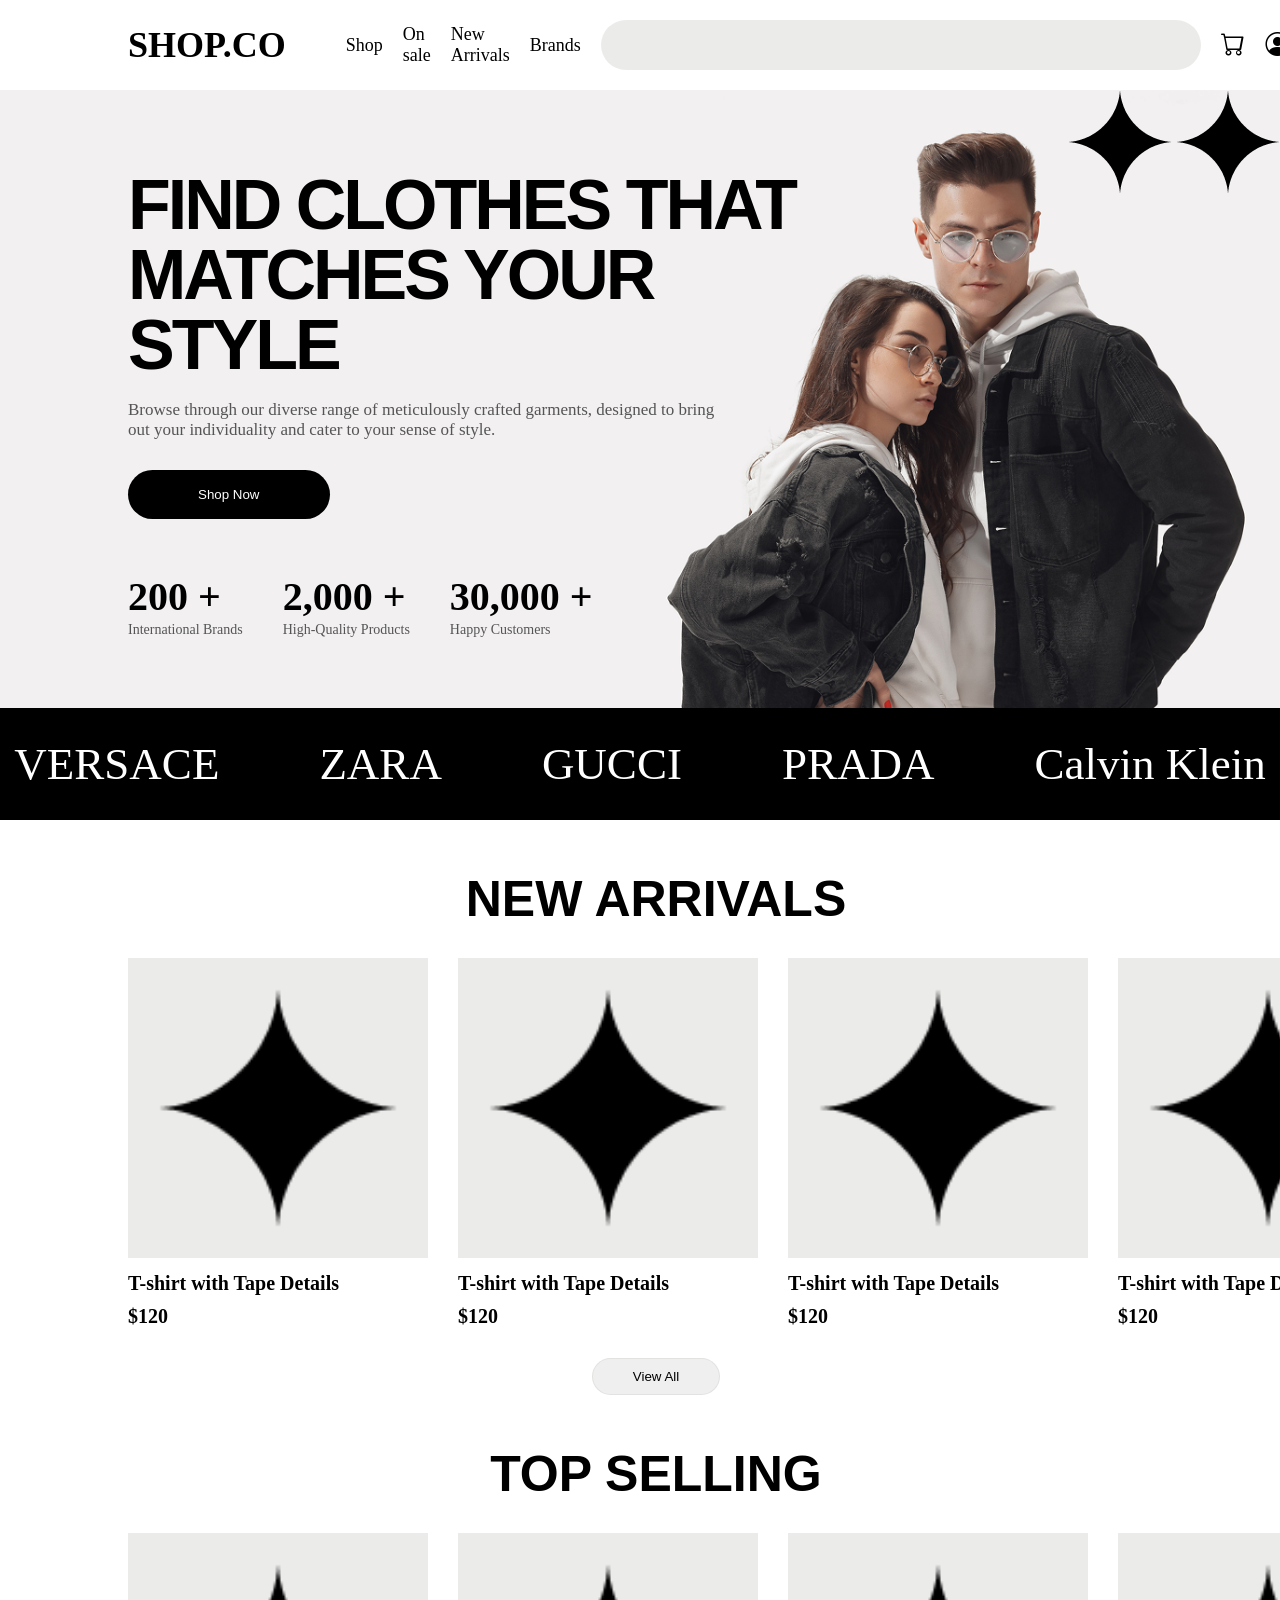
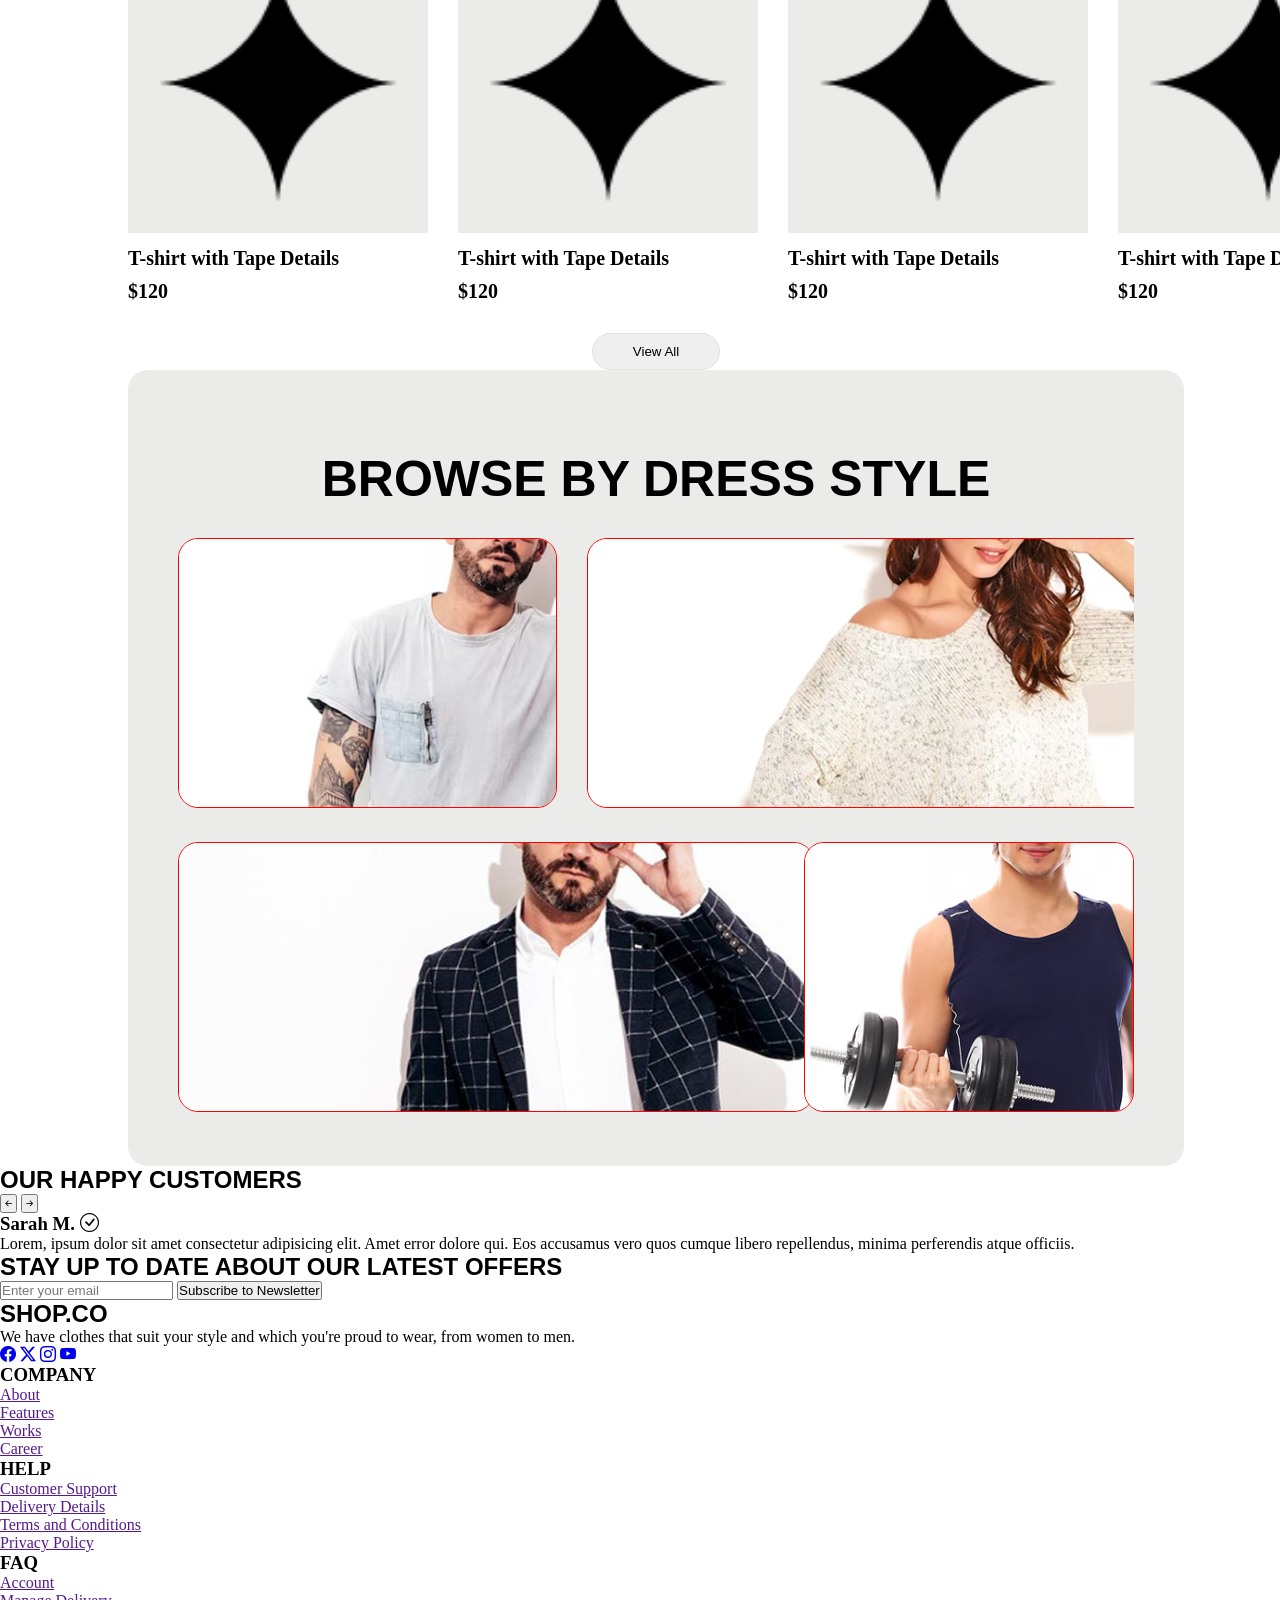
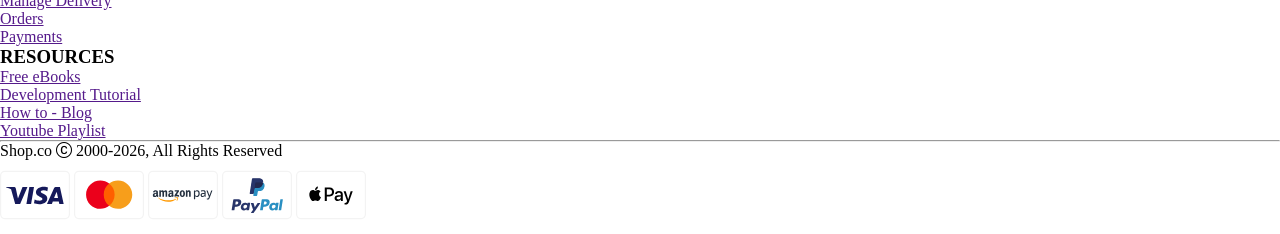
==== index.html @ 32e9e0fa "first commit" ====
<!DOCTYPE html>
<html lang="en">
<head>
    <meta charset="UTF-8">
    <meta name="viewport" content="width=device-width, initial-scale=1.0">
    <title>Hema-Store</title>
    <link href="https://api.fontshare.com/v2/css?f[]=satoshi@900&display=swap" rel="stylesheet">
    <link rel="stylesheet" href="https://cdn.jsdelivr.net/npm/bootstrap-icons@1.13.1/font/bootstrap-icons.min.css">
    <link rel="stylesheet" href="./styles/style.css">
    <script src="./index.js" defer></script>
</head>
<body>
    <header>
        <nav>
            <p>SHOP.CO<p>
            <ul>
                <li>Shop</li>
                <li>On sale</li>
                <li>New Arrivals</li>
                <li>Brands</li>
                <li><input type="search" name="" id="search"></li>
                <li><i class="bi bi-cart" aria-label="Cart"></i></li>
                <li><i class="bi bi-person-circle" aria-label="Account"></i></li>
            </ul>
        </nav>
    </header>

    <main>
        <section class="section-1">
            <h1>FIND CLOTHES THAT MATCHES YOUR STYLE</h1>
            <p class="intro-p">Browse through our diverse range of
               meticulously crafted garments, designed to bring out your
               individuality and cater to your sense of style.
            </p>
            <button>Shop Now</button>

            <div class="hero-stats">
                    <div>
                        <p>200 +</p>
                        <span>International Brands</span>
                    </div>
                    <div>
                        <p>2,000 +</p>
                        <span>High-Quality Products</span>
                    </div>
                    <div>
                        <p>30,000 +</p>
                        <span>Happy Customers</span>
                    </div>
                </div>
            </div>

            <div class="hero-iamge-star" aria-hidden="true">
                <img src="./assets/Vector.png" alt="">
                <img src="./assets/Vector.png" alt="">
            </div>
        </section>

        <ul class="brands" aria-label="Featured brands">
            <li>VERSACE</li>
            <li>ZARA</li>
            <li>GUCCI</li>
            <li>PRADA</li>
            <li>Calvin Klein</li>
        </ul>

        <section class="section-2">
            <h2 class="heading-2">NEW ARRIVALS</h2>
            <ul class="items">
                <li class="item">
                    <img src="./assets/Vector.png" alt="T-shirt with Tape Details" height="300px">
                    <p>T-shirt with Tape Details</p>
                    <p>$120</p>
                </li>

                 <li class="item">
                    <img src="./assets/Vector.png" alt="T-shirt with Tape Details" height="300px">
                    <p>T-shirt with Tape Details</p>
                    <p>$120</p>
                </li>

                 <li class="item">
                    <img src="./assets/Vector.png" alt="T-shirt with Tape Details" height="300px">
                    <p>T-shirt with Tape Details</p>
                    <p>$120</p>
                </li>

                 <li class="item">
                    <img src="./assets/Vector.png" alt="T-shirt with Tape Details" height="300px">
                    <p>T-shirt with Tape Details</p>
                    <p>$120</p>
                </li>
            </ul>

            <div class="view-all-btn">
                <button>View All</button>
            </div>
        </section>

        <!-- Top Selling -->
        <section class="section-3">
            <h2 class="heading-2">TOP SELLING</h2>
            <ul class="items">
                <li class="item">
                    <img src="./assets/Vector.png" alt="T-shirt with Tape Details" height="300px">
                    <p>T-shirt with Tape Details</p>
                    <p>$120</p>
                </li>

                 <li class="item">
                    <img src="./assets/Vector.png" alt="T-shirt with Tape Details" height="300px">
                    <p>T-shirt with Tape Details</p>
                    <p>$120</p>
                </li>

                 <li class="item">
                    <img src="./assets/Vector.png" alt="T-shirt with Tape Details" height="300px">
                    <p>T-shirt with Tape Details</p>
                    <p>$120</p>
                </li>

                 <li class="item">
                    <img src="./assets/Vector.png" alt="T-shirt with Tape Details" height="300px">
                    <p>T-shirt with Tape Details</p>
                    <p>$120</p>
                </li>
            </ul>
            <div class="view-all-btn">
                <button>View All</button>
            </div>
            
        </section>

        <section class="section-4">
            <h2 class="heading-2">BROWSE BY DRESS STYLE</h2>
            <div class="dress-style-grid">
                <div>
                    <img src="./assets/image 11.png" alt="" height="270px">
                </div>

                <div>
                    <img src="./assets/image 12.png" alt="" height="270px">
                </div>

                <div>
                    <img src="./assets/image 13.png" alt="" height="270px">
                </div>

                <div>
                    <img src="./assets/image 14.png" alt="" height="270x">
                </div>
            </div>
        </section>

        <section>
            <div>
                <h2>OUR HAPPY CUSTOMERS</h2>
                <div>
                    <button aria-label="Previous"><i class="bi bi-arrow-left-short"></i></button>
                    <button aria-label="Next"><i class="bi bi-arrow-right-short"></i></button>
                </div>
            </div>
            <ul>
                <li>
                    <h3>Sarah M. <i class="bi bi-check-circle" aria-label="Verified"></i></h3>
                    <p>Lorem, ipsum dolor sit amet consectetur adipisicing elit.
                        Amet error dolore qui. Eos accusamus vero quos cumque
                        libero repellendus, minima perferendis atque officiis.
                    </p>
                </li>
            </ul>
        </section>

        <!-- Newsletter -->
        <section>
            <h2>STAY UP TO DATE ABOUT OUR LATEST OFFERS</h2>
            <form action="">
                <input type="email" name="email" id="email" placeholder="Enter your email">
                <button type="submit">Subscribe to Newsletter</button>
            </form>
        </section>
    </main>

    <footer>
        <div class="footer">
            <div>
                <h2>SHOP.CO</h2>
                <p class="footer-text">
                    We have clothes that suit your style and which you're proud to wear, from women to men.
                </p>
                <div class="socials">
                    <a href="#" aria-label="Facebook"><i class="bi bi-facebook"></i></a>
                    <a href="#" aria-label="Twitter/X"><i class="bi bi-twitter-x"></i></a>
                    <a href="#" aria-label="Instagram"><i class="bi bi-instagram"></i></a>
                    <a href="#" aria-label="YouTube"><i class="bi bi-youtube"></i></a>
                </div>
            </div>

            <div>
                <h3>COMPANY</h3>
                <ul>
                    <li><a href="">About</a></li>
                    <li><a href="">Features</a></li>
                    <li><a href="">Works</a></li>
                    <li><a href="">Career</a></li>
                </ul>
            </div>

            <div>
                <h3>HELP</h3>
                <ul>
                    <li><a href="">Customer Support</a></li>
                    <li><a href="">Delivery Details</a></li>
                    <li><a href="">Terms and Conditions</a></li>
                    <li><a href="">Privacy Policy</a></li>
                </ul>
            </div>

            <div>
                <h3>FAQ</h3>
                <ul>
                    <li><a href="">Account</a></li>
                    <li><a href="">Manage Delivery</a></li>
                    <li><a href="">Orders</a></li>
                    <li><a href="">Payments</a></li>
                </ul>
            </div>

            <div>
                <h3>RESOURCES</h3>
                <ul>
                    <li><a href="">Free eBooks</a></li>
                    <li><a href="">Development Tutorial</a></li>
                    <li><a href="">How to - Blog</a></li>
                    <li><a href="">Youtube Playlist</a></li>
                </ul>
            </div>
        </div>

        <hr>

        <div class="copyright-section">
            <p>Shop.co <i class="bi bi-c-circle"></i> 2000-2026, All Rights Reserved</p>
            <div>
                <img src="./assets/visa-classic-svgrepo-com.svg" alt="Visa" height="70px">
                <img src="./assets/mastercard-svgrepo-com.svg" alt="Mastercard" height="70px">
                <img src="./assets/amazon-pay-svgrepo-com.svg" alt="Amazon Pay" height="70px">
                <img src="./assets/paypal-svgrepo-com.svg" alt="PayPal" height="70px">
                <img src="./assets/apple-pay-svgrepo-com.svg" alt="Apple Pay" height="70px">
            </div>
        </div>
    </footer>

</body>
</html>
---- styles/style.css ----
*{
    margin: 0px;
    padding: 0px;
    box-sizing: border-box;

}

li{
    list-style: none;
}

header,.section-1, .section-2, .section-3{
    padding-left: 8rem ;
}

nav p{
    font-size: 36px;
    font-weight: bold;
}

nav{
    padding: 20px 0px;
    display: flex;
    font-size: 18px;
    gap: 30px;
    align-items: center;
}

nav ul{
    list-style: none;
    display: flex;
    align-items: center;
    gap: 20px;
}

nav ul li i{
    font-size: 24px;
    font-weight: bold;
}


nav input{
    width: 600px;
    height: 50px;
    border-radius: 50px;
    background-color: rgba(204, 204, 202, 0.4);
    border: none;
}

.section-1{
    position: relative;  
    background-image: url('../assets/Rectangle.png');;
    background-size: cover;
    background-position: center;
    background-repeat: no-repeat;
}

.hero-iamge-star{
    position: absolute;
    top: 0px;
    right: 0px;
}

h1{
    font-size: 70px;
    width: 700px;
    font-weight: 900;
    line-height: 1;
    margin-bottom: 20px;
    letter-spacing: -3px;
    padding-top: 80px;
}

h1,h2{
      font-family: 'Satoshi', sans-serif;
}

.intro-p{
    width: 600px;
    font-size: 17px;
    color: #555;
}

.section-1 button{
    cursor: pointer;
    margin: 30px 0px;
    padding: 17px 70px;
    background-color: black;
    color: white;
    border-radius: 25px;
    border: none;

}

.hero-stats {
    display: flex;
    gap: 40px;
    padding-top: 24px;
    padding-bottom: 70px;
}

.hero-stats p {
    font-size: 40px;
    font-weight: 900;
}

.hero-stats span {
    font-size: 14px;
    color: #555;
}

.brands{
    display: flex;
    justify-content: center;
    font-size: 45px;
    padding: 30px 0px;
    background-color: black;
    color: white;
    gap: 100px;
}

.section-2, .section-3{
    padding-right: 6rem;
}

.heading-2{
    font-size: 50px;
    font-weight: 900;
    text-align: center;
    padding: 50px 0px 30px 0px;
}

.items{
    display: grid;
    grid-template-columns: repeat(4, 1fr);
    gap: 30px;
}

.item img{
    padding: 30px;
    background-color: rgba(204, 204, 202, 0.4);
}

.item p{
    padding-top: 10px;
    font-size: 20px;
    font-weight: 550;
}

.view-all-btn{
    display: flex;
    justify-content: center;
    padding-top: 30px;
}

.view-all-btn button{
    cursor: pointer;
    padding: 10px 40px;
    border: 1px solid rgba(204, 204, 202, 0.4);
    border-radius: 20px;
}

.view-all-btn button:hover{
    background-color: transparent;
}

.section-4{
    margin: 0px 6rem 0px 8rem ;
    background-color: rgba(204, 204, 202, 0.4);
    border-radius: 20px;
    padding: 30px 50px 50px 50px;
}

.dress-style-grid{
    display: grid;
    grid-template-columns: repeat(3, 1fr);
    gap: 30px;
    overflow: hidden;
}

.dress-style-grid div img{
    border-radius: 20px;
    border: 1px solid red;
}

.dress-style-grid div:nth-of-type(1){
    grid-column: 1/2;
}

.dress-style-grid div:nth-of-type(2){
    grid-column: 2/4;
    grid-row: 1/2;
}

.dress-style-grid div:nth-of-type(3){
    grid-column: 1/4;
    grid-row: 2/3;    
}

.dress-style-grid div:nth-of-type(4){
    grid-column: 3/4;
    grid-row: 2/3;    
}
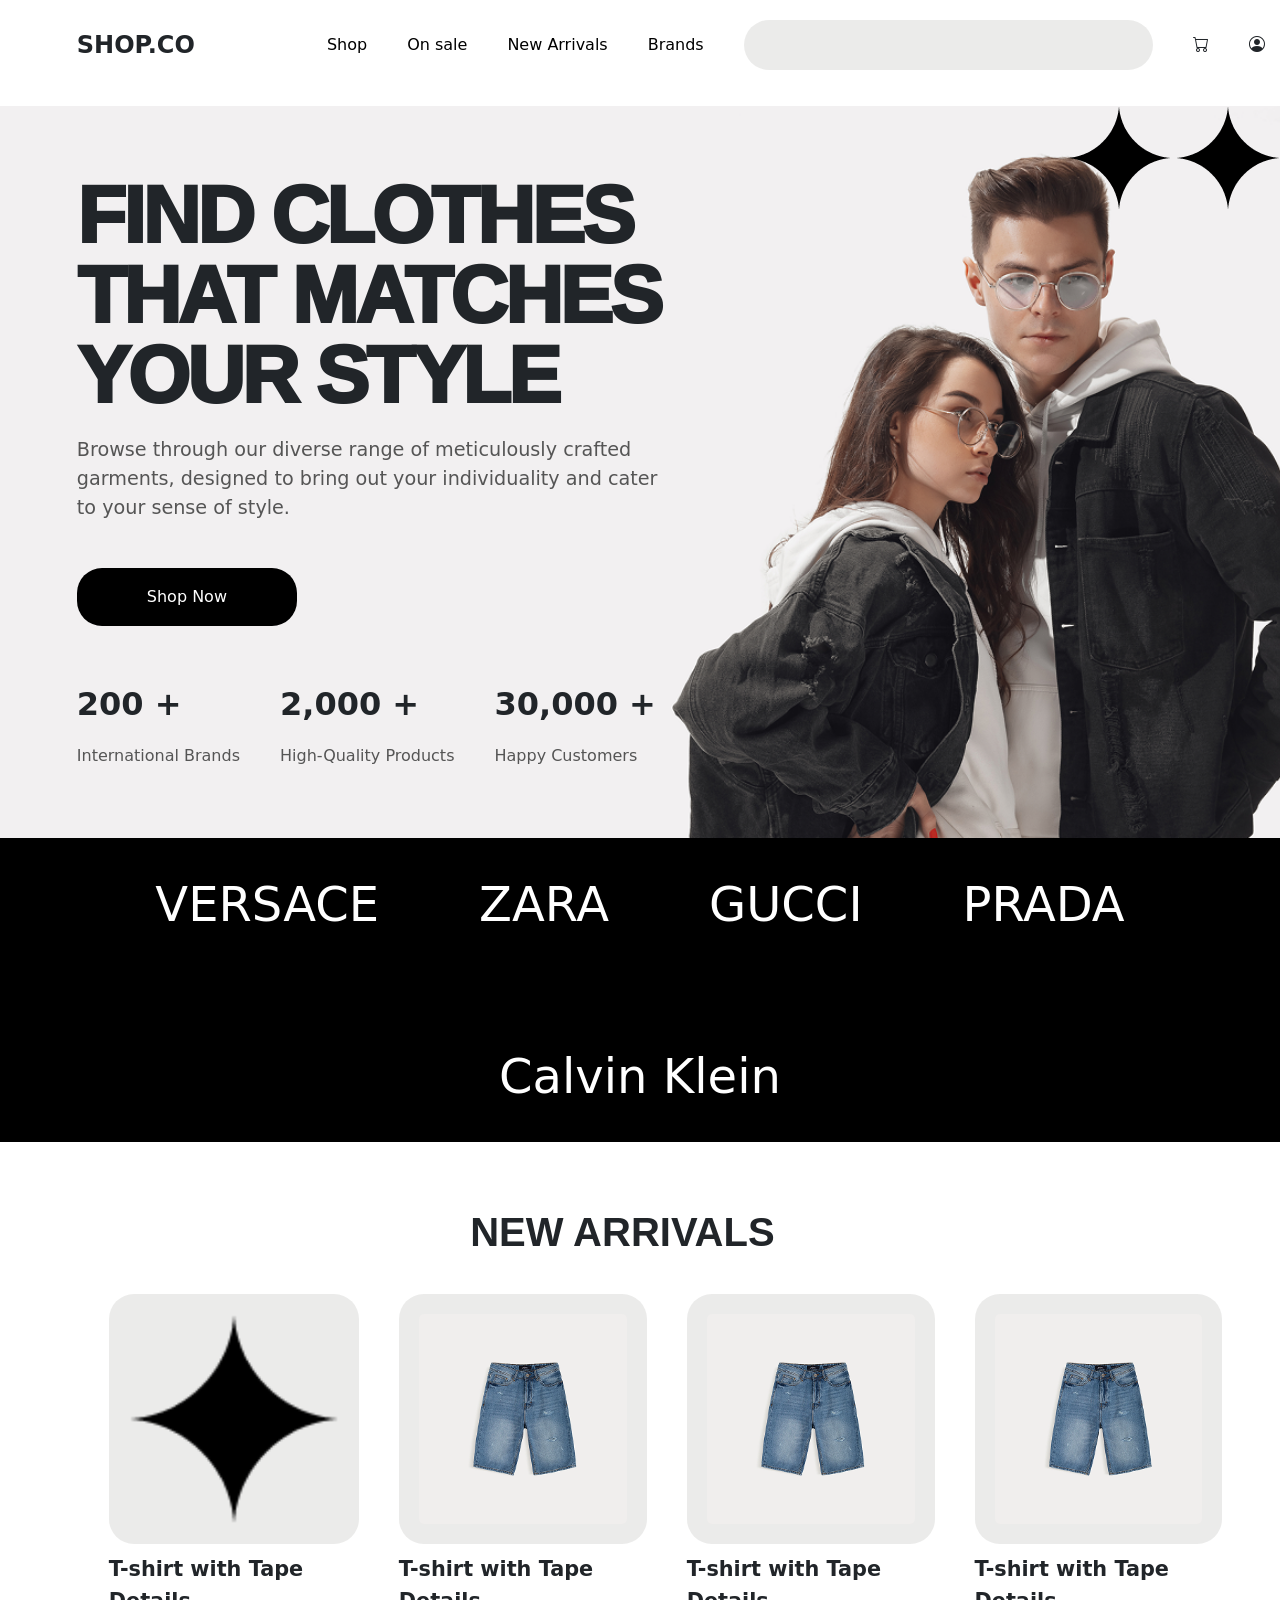
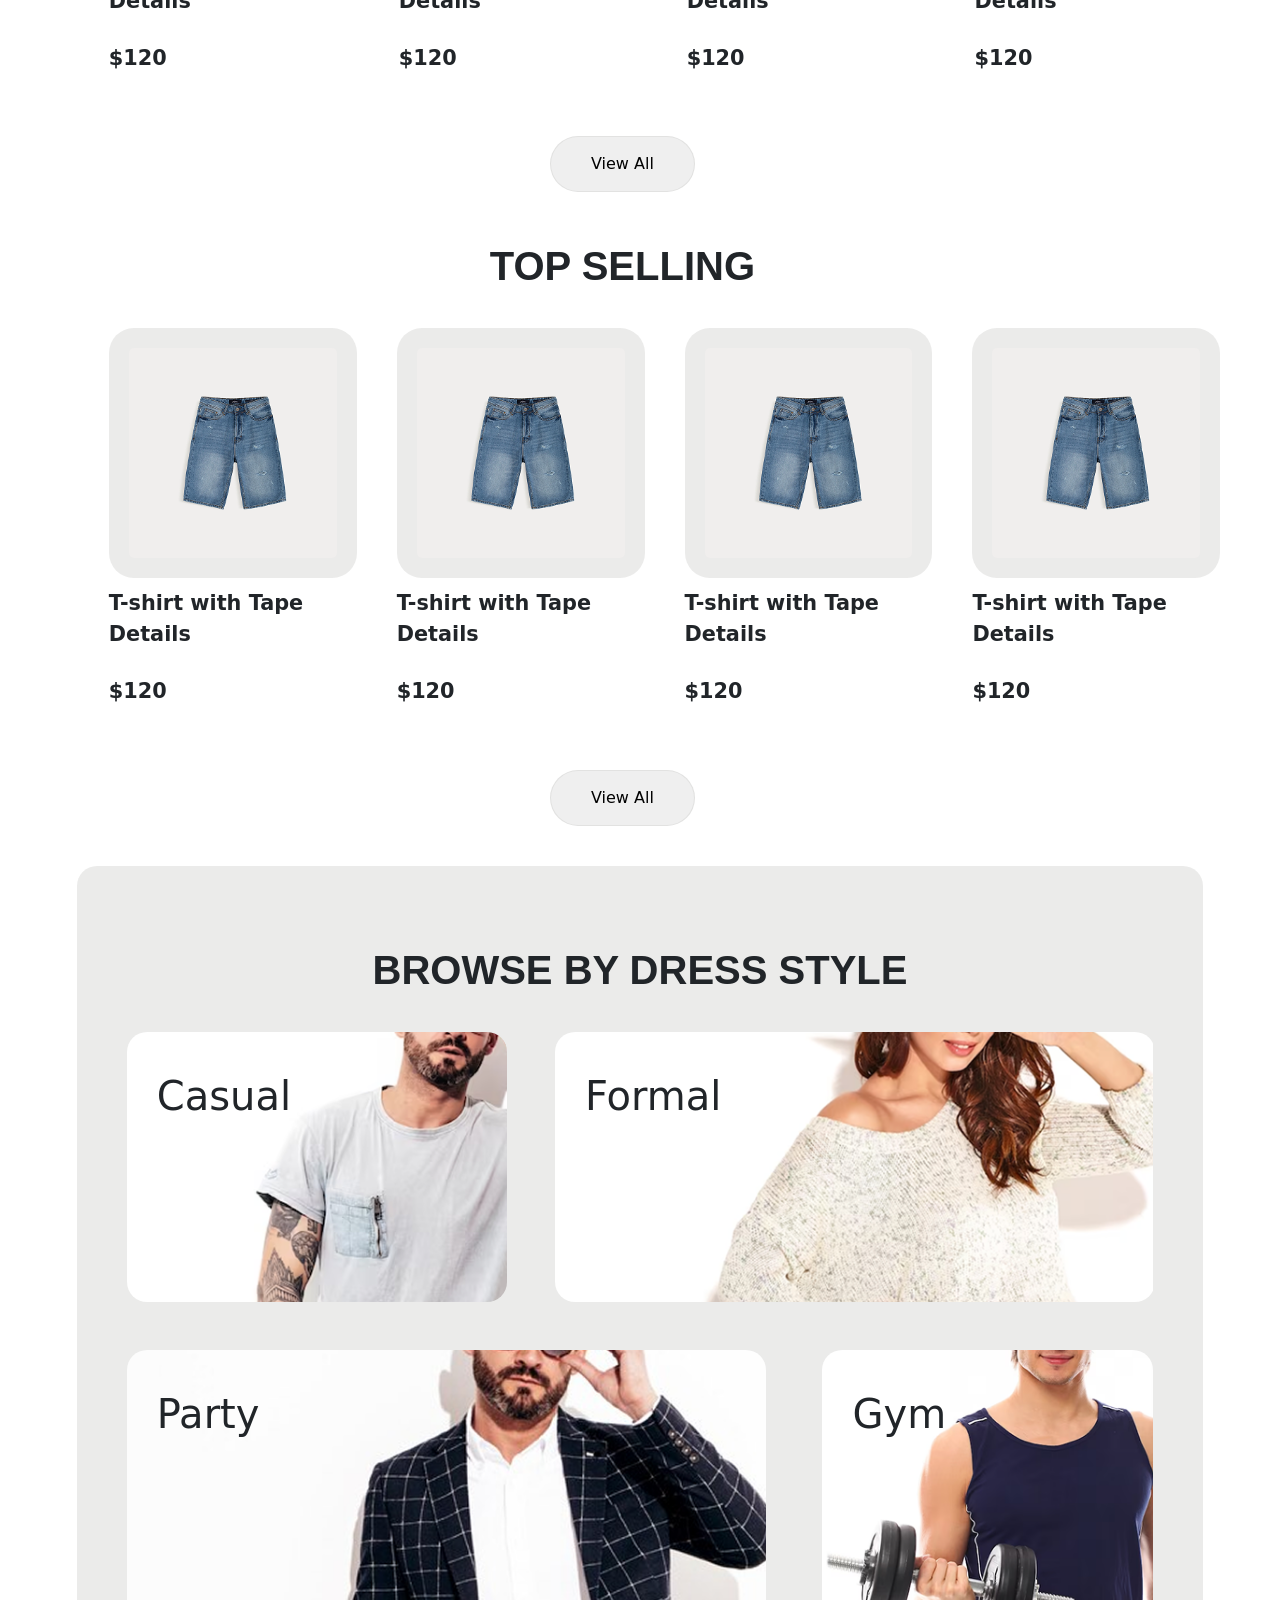
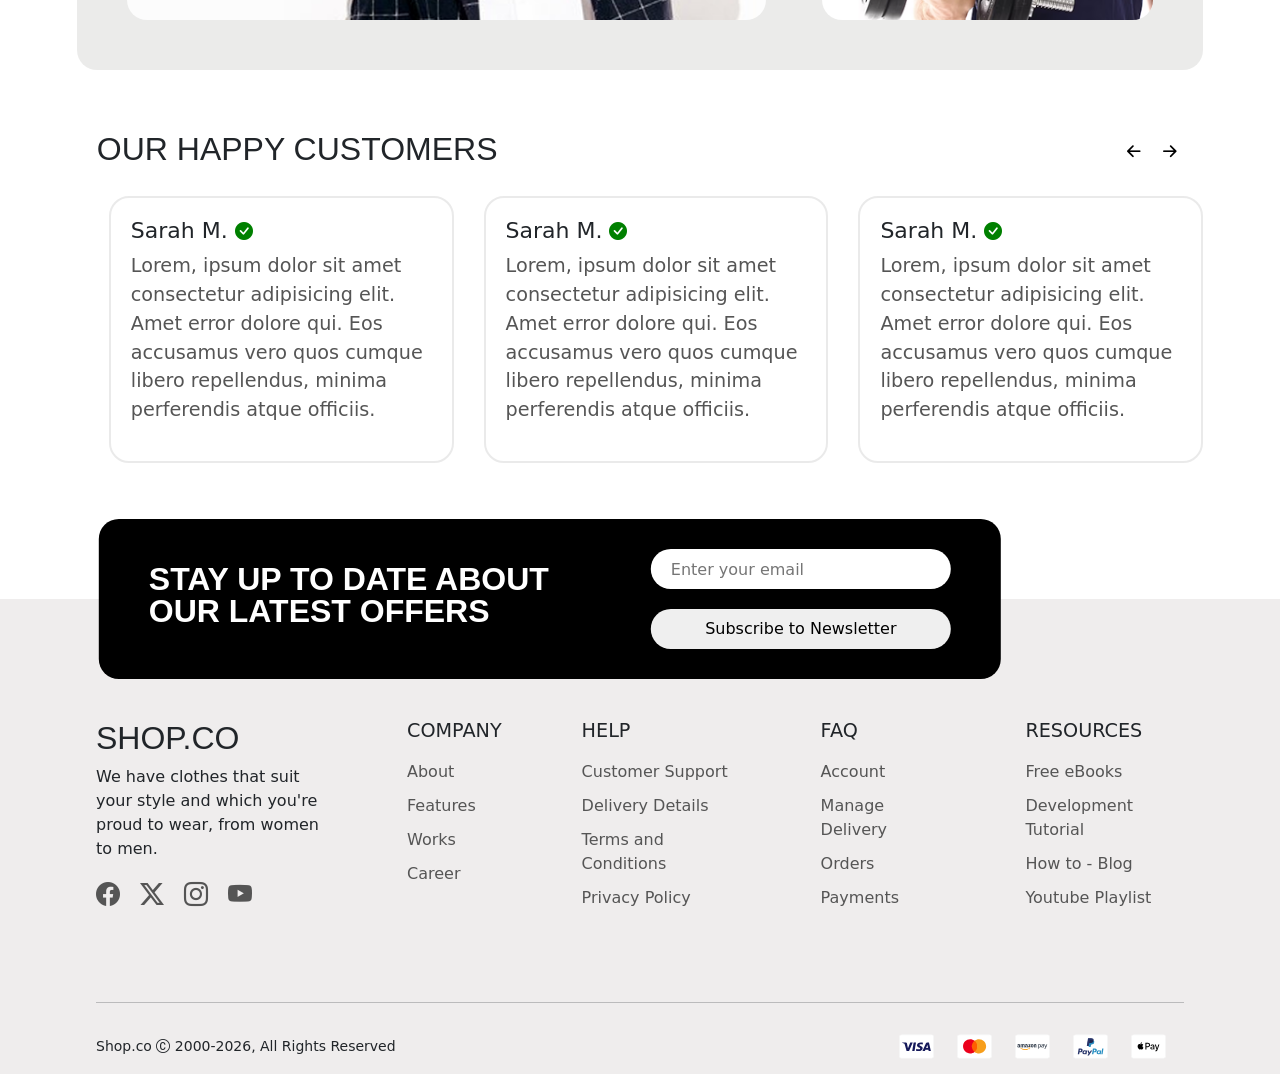
==== commit cdceb182: "Added css" ====
--- a/index.html
+++ b/index.html
@@ -5,6 +5,7 @@
     <meta name="viewport" content="width=device-width, initial-scale=1.0">
     <title>Hema-Store</title>
     <link href="https://api.fontshare.com/v2/css?f[]=satoshi@900&display=swap" rel="stylesheet">
+    <link rel="stylesheet" href="https://cdn.jsdelivr.net/npm/bootstrap@5.3.3/dist/css/bootstrap.min.css">
     <link rel="stylesheet" href="https://cdn.jsdelivr.net/npm/bootstrap-icons@1.13.1/font/bootstrap-icons.min.css">
     <link rel="stylesheet" href="./styles/style.css">
     <script src="./index.js" defer></script>
@@ -14,10 +15,10 @@
         <nav>
             <p>SHOP.CO<p>
             <ul>
-                <li>Shop</li>
-                <li>On sale</li>
-                <li>New Arrivals</li>
-                <li>Brands</li>
+                <li><a href="">Shop</a></li>
+                <li><a href="">On sale</a></li>
+                <li><a href="">New Arrivals</a></li>
+                <li><a href="">Brands</a></li>
                 <li><input type="search" name="" id="search"></li>
                 <li><i class="bi bi-cart" aria-label="Cart"></i></li>
                 <li><i class="bi bi-person-circle" aria-label="Account"></i></li>
@@ -68,25 +69,25 @@
             <h2 class="heading-2">NEW ARRIVALS</h2>
             <ul class="items">
                 <li class="item">
-                    <img src="./assets/Vector.png" alt="T-shirt with Tape Details" height="300px">
-                    <p>T-shirt with Tape Details</p>
-                    <p>$120</p>
-                </li>
-
-                 <li class="item">
-                    <img src="./assets/Vector.png" alt="T-shirt with Tape Details" height="300px">
-                    <p>T-shirt with Tape Details</p>
-                    <p>$120</p>
-                </li>
-
-                 <li class="item">
-                    <img src="./assets/Vector.png" alt="T-shirt with Tape Details" height="300px">
-                    <p>T-shirt with Tape Details</p>
-                    <p>$120</p>
-                </li>
-
-                 <li class="item">
-                    <img src="./assets/Vector.png" alt="T-shirt with Tape Details" height="300px">
+                    <img src="./assets/Vector.png" alt="T-shirt with Tape Details" class="curve-edge" height="250px">
+                    <p>T-shirt with Tape Details</p>
+                    <p>$120</p>
+                </li>
+
+                 <li class="item">
+                    <img src="./assets/image 9.png" alt="T-shirt with Tape Details" class="curve-edge" height="250px">
+                    <p>T-shirt with Tape Details</p>
+                    <p>$120</p>
+                </li>
+
+                 <li class="item">
+                    <img src="./assets/image 9.png" alt="T-shirt with Tape Details" class="curve-edge" height="250px">
+                    <p>T-shirt with Tape Details</p>
+                    <p>$120</p>
+                </li>
+
+                 <li class="item">
+                    <img src="./assets/image 9.png" alt="T-shirt with Tape Details" class="curve-edge" height="250px">
                     <p>T-shirt with Tape Details</p>
                     <p>$120</p>
                 </li>
@@ -102,25 +103,25 @@
             <h2 class="heading-2">TOP SELLING</h2>
             <ul class="items">
                 <li class="item">
-                    <img src="./assets/Vector.png" alt="T-shirt with Tape Details" height="300px">
-                    <p>T-shirt with Tape Details</p>
-                    <p>$120</p>
-                </li>
-
-                 <li class="item">
-                    <img src="./assets/Vector.png" alt="T-shirt with Tape Details" height="300px">
-                    <p>T-shirt with Tape Details</p>
-                    <p>$120</p>
-                </li>
-
-                 <li class="item">
-                    <img src="./assets/Vector.png" alt="T-shirt with Tape Details" height="300px">
-                    <p>T-shirt with Tape Details</p>
-                    <p>$120</p>
-                </li>
-
-                 <li class="item">
-                    <img src="./assets/Vector.png" alt="T-shirt with Tape Details" height="300px">
+                    <img src="./assets/image 9.png" alt="T-shirt with Tape Details" class="curve-edge" height="250px">
+                    <p>T-shirt with Tape Details</p>
+                    <p>$120</p>
+                </li>
+
+                 <li class="item">
+                    <img src="./assets/image 9.png" alt="T-shirt with Tape Details" class="curve-edge" height="250px">
+                    <p>T-shirt with Tape Details</p>
+                    <p>$120</p>
+                </li>
+
+                 <li class="item">
+                    <img src="./assets/image 9.png" alt="T-shirt with Tape Details" class="curve-edge" height="250px">
+                    <p>T-shirt with Tape Details</p>
+                    <p>$120</p>
+                </li>
+
+                 <li class="item">
+                    <img src="./assets/image 9.png" alt="T-shirt with Tape Details" class="curve-edge" height="250px">
                     <p>T-shirt with Tape Details</p>
                     <p>$120</p>
                 </li>
@@ -134,106 +135,130 @@
         <section class="section-4">
             <h2 class="heading-2">BROWSE BY DRESS STYLE</h2>
             <div class="dress-style-grid">
-                <div>
+                <div class="dress-type-wrapper translate-up">
+                    <h3 class="dress-type">Casual</h3>
                     <img src="./assets/image 11.png" alt="" height="270px">
                 </div>
 
-                <div>
+                <div class="dress-type-wrapper translate-up">
+                    <h3 class="dress-type">Formal</h3>
                     <img src="./assets/image 12.png" alt="" height="270px">
                 </div>
 
-                <div>
-                    <img src="./assets/image 13.png" alt="" height="270px">
-                </div>
-
-                <div>
-                    <img src="./assets/image 14.png" alt="" height="270x">
-                </div>
-            </div>
-        </section>
-
-        <section>
-            <div>
+                <div class="dress-type-wrapper translate-up">
+                    <h3 class="dress-type">Party</h3>
+                    <img src="./assets/image 13.png" alt=""  height="270px">
+                </div>
+
+                <div class="dress-type-wrapper translate-up">
+                    <h3 class="dress-type">Gym</h3>
+                    <img src="./assets/image 14.png" alt="" height="270px">
+                </div>
+            </div>
+        </section>
+
+        <section class="section-5">
+            <div class="flex-in-between heading-3">
                 <h2>OUR HAPPY CUSTOMERS</h2>
                 <div>
-                    <button aria-label="Previous"><i class="bi bi-arrow-left-short"></i></button>
-                    <button aria-label="Next"><i class="bi bi-arrow-right-short"></i></button>
-                </div>
-            </div>
-            <ul>
-                <li>
-                    <h3>Sarah M. <i class="bi bi-check-circle" aria-label="Verified"></i></h3>
+                    <button aria-label="Previous"><i class="bi bi-arrow-left-short fs-10" aria-hidden="true"></i></button>
+                    <button aria-label="Next"><i class="bi bi-arrow-right-short fs-10" aria-hidden="true"></i></button>
+                </div>
+            </div>
+
+            <ul class="reviews">
+                <li class="review">
+                    <h3>Sarah M. <i class="bi bi-check-circle-fill" aria-label="Verified"></i></h3>
                     <p>Lorem, ipsum dolor sit amet consectetur adipisicing elit.
                         Amet error dolore qui. Eos accusamus vero quos cumque
                         libero repellendus, minima perferendis atque officiis.
                     </p>
                 </li>
-            </ul>
-        </section>
-
-        <!-- Newsletter -->
-        <section>
-            <h2>STAY UP TO DATE ABOUT OUR LATEST OFFERS</h2>
-            <form action="">
-                <input type="email" name="email" id="email" placeholder="Enter your email">
-                <button type="submit">Subscribe to Newsletter</button>
-            </form>
-        </section>
+
+                <li class="review">
+                    <h3>Sarah M. <i class="bi bi-check-circle-fill" aria-label="Verified"></i></h3>
+                    <p>Lorem, ipsum dolor sit amet consectetur adipisicing elit.
+                        Amet error dolore qui. Eos accusamus vero quos cumque
+                        libero repellendus, minima perferendis atque officiis.
+                    </p>
+                </li>
+
+                <li class="review">
+                    <h3>Sarah M. <i class="bi bi-check-circle-fill" aria-label="Verified"></i></h3>
+                    <p>Lorem, ipsum dolor sit amet consectetur adipisicing elit.
+                        Amet error dolore qui. Eos accusamus vero quos cumque
+                        libero repellendus, minima perferendis atque officiis.
+                    </p>
+                </li>
+            </ul>
+        </section>
+
+        <div class="newsletter-section">
+            <section class="section-6">
+                <h2>STAY UP TO DATE ABOUT OUR LATEST OFFERS</h2>
+                <form action="">
+                    <input type="email" name="email" id="email" placeholder="Enter your email">
+                    <button type="submit">Subscribe to Newsletter</button>
+                </form>
+            </section>
+        </div>
     </main>
 
     <footer>
         <div class="footer">
-            <div>
-                <h2>SHOP.CO</h2>
-                <p class="footer-text">
-                    We have clothes that suit your style and which you're proud to wear, from women to men.
-                </p>
-                <div class="socials">
-                    <a href="#" aria-label="Facebook"><i class="bi bi-facebook"></i></a>
-                    <a href="#" aria-label="Twitter/X"><i class="bi bi-twitter-x"></i></a>
-                    <a href="#" aria-label="Instagram"><i class="bi bi-instagram"></i></a>
-                    <a href="#" aria-label="YouTube"><i class="bi bi-youtube"></i></a>
-                </div>
-            </div>
-
-            <div>
-                <h3>COMPANY</h3>
-                <ul>
-                    <li><a href="">About</a></li>
-                    <li><a href="">Features</a></li>
-                    <li><a href="">Works</a></li>
-                    <li><a href="">Career</a></li>
-                </ul>
-            </div>
-
-            <div>
-                <h3>HELP</h3>
-                <ul>
-                    <li><a href="">Customer Support</a></li>
-                    <li><a href="">Delivery Details</a></li>
-                    <li><a href="">Terms and Conditions</a></li>
-                    <li><a href="">Privacy Policy</a></li>
-                </ul>
-            </div>
-
-            <div>
-                <h3>FAQ</h3>
-                <ul>
-                    <li><a href="">Account</a></li>
-                    <li><a href="">Manage Delivery</a></li>
-                    <li><a href="">Orders</a></li>
-                    <li><a href="">Payments</a></li>
-                </ul>
-            </div>
-
-            <div>
-                <h3>RESOURCES</h3>
-                <ul>
-                    <li><a href="">Free eBooks</a></li>
-                    <li><a href="">Development Tutorial</a></li>
-                    <li><a href="">How to - Blog</a></li>
-                    <li><a href="">Youtube Playlist</a></li>
-                </ul>
+            <div class="footer-info-section">
+                <div class="footer-section">
+                    <h2>SHOP.CO</h2>
+                    <p class="footer-text">
+                        We have clothes that suit your style and which you're proud to wear, from women to men.
+                    </p>
+                    <div class="socials">
+                        <a href="#" aria-label="Facebook"><i class="bi bi-facebook"></i></a>
+                        <a href="#" aria-label="Twitter/X"><i class="bi bi-twitter-x"></i></a>
+                        <a href="#" aria-label="Instagram"><i class="bi bi-instagram"></i></a>
+                        <a href="#" aria-label="YouTube"><i class="bi bi-youtube"></i></a>
+                    </div>
+                </div>
+
+                <div class="footer-section">
+                    <h3>COMPANY</h3>
+                    <ul>
+                        <li><a href="">About</a></li>
+                        <li><a href="">Features</a></li>
+                        <li><a href="">Works</a></li>
+                        <li><a href="">Career</a></li>
+                    </ul>
+                </div>
+
+                <div class="footer-section">
+                    <h3>HELP</h3>
+                    <ul>
+                        <li><a href="">Customer Support</a></li>
+                        <li><a href="">Delivery Details</a></li>
+                        <li><a href="">Terms and Conditions</a></li>
+                        <li><a href="">Privacy Policy</a></li>
+                    </ul>
+                </div>
+
+                <div class="footer-section">
+                    <h3>FAQ</h3>
+                    <ul>
+                        <li><a href="">Account</a></li>
+                        <li><a href="">Manage Delivery</a></li>
+                        <li><a href="">Orders</a></li>
+                        <li><a href="">Payments</a></li>
+                    </ul>
+                </div>
+
+                <div class="footer-section">
+                    <h3>RESOURCES</h3>
+                    <ul>
+                        <li><a href="">Free eBooks</a></li>
+                        <li><a href="">Development Tutorial</a></li>
+                        <li><a href="">How to - Blog</a></li>
+                        <li><a href="">Youtube Playlist</a></li>
+                    </ul>
+                </div>
             </div>
         </div>
 
@@ -242,11 +267,11 @@
         <div class="copyright-section">
             <p>Shop.co <i class="bi bi-c-circle"></i> 2000-2026, All Rights Reserved</p>
             <div>
-                <img src="./assets/visa-classic-svgrepo-com.svg" alt="Visa" height="70px">
-                <img src="./assets/mastercard-svgrepo-com.svg" alt="Mastercard" height="70px">
-                <img src="./assets/amazon-pay-svgrepo-com.svg" alt="Amazon Pay" height="70px">
-                <img src="./assets/paypal-svgrepo-com.svg" alt="PayPal" height="70px">
-                <img src="./assets/apple-pay-svgrepo-com.svg" alt="Apple Pay" height="70px">
+                <img src="./assets/visa-classic-svgrepo-com.svg" alt="Visa" height="35px">
+                <img src="./assets/mastercard-svgrepo-com.svg" alt="Mastercard" height="35px">
+                <img src="./assets/amazon-pay-svgrepo-com.svg" alt="Amazon Pay" height="35px">
+                <img src="./assets/paypal-svgrepo-com.svg" alt="PayPal" height="35px">
+                <img src="./assets/apple-pay-svgrepo-com.svg" alt="Apple Pay" height="35px">
             </div>
         </div>
     </footer>
--- a/styles/style.css
+++ b/styles/style.css
@@ -9,20 +9,33 @@
     list-style: none;
 }
 
+a{
+    text-decoration: none;
+    color: #555;
+}
+
+a:hover{
+    text-decoration: underline;
+}
+
+.curve-edge{
+    border-radius: 10%;
+}
+
 header,.section-1, .section-2, .section-3{
-    padding-left: 8rem ;
+    padding-left: 6vw ;
 }
 
 nav p{
-    font-size: 36px;
+    font-size: 1.5rem;
     font-weight: bold;
 }
 
 nav{
     padding: 20px 0px;
     display: flex;
-    font-size: 18px;
-    gap: 30px;
+    font-size: 1rem;
+    gap: 50px;
     align-items: center;
 }
 
@@ -30,21 +43,28 @@
     list-style: none;
     display: flex;
     align-items: center;
-    gap: 20px;
-}
-
-nav ul li i{
-    font-size: 24px;
-    font-weight: bold;
-}
-
+    gap: 40px;
+}
+
+nav a{
+    color: black;
+}
 
 nav input{
-    width: 600px;
+    width: 32vw;
+    font-size: 1.2rem;
     height: 50px;
+    padding: 0px 30px;
     border-radius: 50px;
     background-color: rgba(204, 204, 202, 0.4);
     border: none;
+    outline: none;
+}
+
+nav input:focus{
+    background-color: white;
+    color: black;
+    border: 1px solid rgba(204, 204, 202, 0.4);;    
 }
 
 .section-1{
@@ -62,13 +82,13 @@
 }
 
 h1{
-    font-size: 70px;
-    width: 700px;
-    font-weight: 900;
+    font-size: 5rem;
+    width: 60vw;
+    font-weight: 1000;
     line-height: 1;
     margin-bottom: 20px;
     letter-spacing: -3px;
-    padding-top: 80px;
+    padding-top: 70px;
 }
 
 h1,h2{
@@ -77,7 +97,7 @@
 
 .intro-p{
     width: 600px;
-    font-size: 17px;
+    font-size: 1.2rem;
     color: #555;
 }
 
@@ -89,7 +109,12 @@
     color: white;
     border-radius: 25px;
     border: none;
-
+}
+
+.section-1 button:hover{
+    background-color: rgba(204, 204, 202, 0.4);
+    color: black;
+    transition: background-color 0.2s ease;
 }
 
 .hero-stats {
@@ -100,19 +125,20 @@
 }
 
 .hero-stats p {
-    font-size: 40px;
+    font-size: 2rem;
     font-weight: 900;
 }
 
 .hero-stats span {
-    font-size: 14px;
+    font-size: 1rem;
     color: #555;
 }
 
 .brands{
     display: flex;
+    flex-wrap: wrap;
     justify-content: center;
-    font-size: 45px;
+    font-size: 3rem;
     padding: 30px 0px;
     background-color: black;
     color: white;
@@ -120,44 +146,56 @@
 }
 
 .section-2, .section-3{
-    padding-right: 6rem;
+    padding-right: 7rem;
 }
 
 .heading-2{
-    font-size: 50px;
+    font-size: 2.5rem;
     font-weight: 900;
     text-align: center;
     padding: 50px 0px 30px 0px;
 }
 
 .items{
+    cursor: pointer;
     display: grid;
     grid-template-columns: repeat(4, 1fr);
-    gap: 30px;
-}
+    gap: 40px;
+}
+
+/* .translate-up:hover{
+    cursor: pointer;
+    background-color: red;
+} */
+
+.item:hover{
+    transform: translateY(-10px);
+    transition: transform 0.2s ease;
+}
+
 
 .item img{
-    padding: 30px;
+    padding: 20px;
     background-color: rgba(204, 204, 202, 0.4);
 }
 
 .item p{
     padding-top: 10px;
-    font-size: 20px;
+    font-size: 1.3rem;
     font-weight: 550;
 }
 
-.view-all-btn{
+.view-all-btn, .view-all-review-btn{
     display: flex;
     justify-content: center;
     padding-top: 30px;
 }
 
-.view-all-btn button{
-    cursor: pointer;
-    padding: 10px 40px;
+.view-all-btn button, .view-all-review-btn button{
+    cursor: pointer;
+    padding: 15px 40px;
     border: 1px solid rgba(204, 204, 202, 0.4);
-    border-radius: 20px;
+    border-radius: 30px;
 }
 
 .view-all-btn button:hover{
@@ -165,7 +203,6 @@
 }
 
 .section-4{
-    margin: 0px 6rem 0px 8rem ;
     background-color: rgba(204, 204, 202, 0.4);
     border-radius: 20px;
     padding: 30px 50px 50px 50px;
@@ -174,13 +211,13 @@
 .dress-style-grid{
     display: grid;
     grid-template-columns: repeat(3, 1fr);
-    gap: 30px;
+    gap: 3rem;
     overflow: hidden;
 }
 
 .dress-style-grid div img{
     border-radius: 20px;
-    border: 1px solid red;
+    border: none;
 }
 
 .dress-style-grid div:nth-of-type(1){
@@ -201,3 +238,486 @@
     grid-column: 3/4;
     grid-row: 2/3;    
 }
+
+.section-4,
+.section-5,
+.section-6,
+.item-listing-page,
+.cateegory-page,
+.cart-section{
+     margin: 40px 6vw 0px 6vw;
+}
+
+.dress-type-wrapper{
+    position: relative;
+    cursor: pointer;
+}
+
+.dress-type{
+    position: absolute;
+    font-size: 2.5rem;
+    top: 40px;
+    left: 30px;
+}
+
+.flex-in-between{
+    display: flex;
+    justify-content: space-between;
+    align-items: center;
+}
+
+.heading-3{
+    font-size: 1.7rem;
+    letter-spacing: 0.3;
+    font-weight: bolder;
+    padding: 20px;
+}
+
+.section-5,.might-also-like{
+    padding-bottom: 120px;
+}
+.section-5 button{
+    border: none;
+    background-color: transparent;
+}
+
+.section-5 button:hover{
+    border: none;
+    background-color: rgba(128, 128, 128, 0.493);
+    transition: background-color 0.5s ease;
+}
+
+.reviews, .items-2{
+    display: grid;
+    grid-template-columns: repeat(3, 1fr);
+    gap: 30px;
+}
+
+.review{
+    cursor: pointer;
+    border: 2px solid rgba(218, 218, 218, 0.562);
+    border-radius: 20px;
+    padding: 20px;
+}
+.review h3{
+    font-size: 1rem;
+    font-weight: 650px;
+}
+
+.review h3 i{
+    color: green;
+    font-size: 1rem;;
+}
+.review p{
+    font-size: 1.2rem;
+    color: #555;
+}
+
+.newsletter-section{
+    position: relative;
+}
+
+.section-6{
+    display: flex;
+    align-items: center;
+    justify-content: space-between;
+    background-color: black;
+    position: absolute;
+    color: white;
+    position: absolute;
+    top: -120px;    
+    margin-left: 40rem;
+    transform: translateX(-60%);
+    gap: 2rem;
+    z-index: 1; 
+    padding: 30px 50px;
+    border-radius: 20px;
+ 
+}
+
+.section-6 h2{
+    font-size: 2rem;
+    font-weight: 800;
+    width: 470px;
+    line-height: 1;
+}
+
+.section-6 form{
+    display: flex;
+    flex-direction: column;
+    gap: 20px;
+}
+
+.section-6 form input, 
+.section-6 form button{
+    width: 300px;
+    height: 40px;
+    border-radius: 25px;
+    border: none;
+}
+
+.section-6 form input{
+    padding: 0px 20px;
+}
+
+.section-6 form button{
+   cursor: pointer;
+}
+
+
+footer{
+    padding: 120px 6rem 0px 6rem;
+    background-color: rgba(233, 230, 230, 0.712);
+}
+
+.footer-info-section{
+    display: flex;
+    gap: 80px;
+    padding-bottom: 60px;
+}
+
+.footer-info-section p{
+    font-size: 1rem;
+    max-width: 250px;
+}
+
+.footer-info-section h3{
+    font-size: 1.2rem;;
+}
+
+.footer-info-section ul{
+    padding-left: 0px;
+}
+
+.footer-info-section ul li{
+    padding-top: 10px;
+    font-size: 1rem;
+}
+
+.socials{
+    display: flex;
+    gap: 20px;
+    font-size: 1.5rem;
+}
+
+.copyright-section{
+    display: flex;
+    justify-content: space-between;
+    align-items: center;
+    padding: 10px 0px;
+}
+.copyright-section img{
+    margin-right: 18px;
+}
+
+.copyright-section p{
+    margin: 0px;
+    font-size: 14px;
+}
+
+/*ITEM DETAILS*/
+
+.item-details-section{
+    display: flex;
+    gap: 50px;
+}
+
+.item-image{
+    display: flex;
+    gap: 20px;
+}
+
+.item-options{
+    display: flex;
+    flex-direction: column;
+    gap: 10px;
+}
+
+.heading-2b{
+    font-size: 32px;
+    font-weight: 800;
+    line-height: 1;
+}
+
+.item-price{
+    font-size: 30px;
+    font-weight: 450;
+    padding: 10px 0px;
+}
+
+.dicounted-price{
+    padding: 0px 10px;
+    color: rgb(167, 167, 167);
+}
+
+.discount-percentage{
+    background-color: rgb(235, 206, 206);
+    font-size: 20px;
+    border-radius: 20px;
+    padding: 5px 8px;
+}
+
+.item-description{
+    width: 450px;
+    padding: 10px 0px;
+}
+
+.item-color p, .item-size p{
+    font-size: 18px;
+    color: rgb(167, 167, 167);
+    padding: 0px 0px 10px 0px;
+}
+
+.item-size, .item-color,.add-to-cart{
+    margin: 20px 0px;
+}
+
+.item-size div button{
+    cursor: pointer;
+    font-size: 14px;
+    background-color: rgb(224, 222, 222);
+    color:black;
+    padding: 10px 15px;
+    border-radius: 20px;
+    border: none;
+    margin-right: 20px;
+    transition: background-color 0.4s ease;
+}
+
+.item-size div button:hover{
+    background-color: black;
+    color: white;
+}
+
+.add-to-cart{
+    display: flex;
+    gap: 20px;
+
+}
+.cart{
+    cursor: pointer;
+    background-color: rgb(224, 222, 222);
+    padding: 17px 140px;
+    border-radius: 20px;
+    border: none;
+}
+
+.cart:hover, .review-heading button:hover{
+    background-color: black;
+    color: white;
+    transition: background-color 0.4s ease;
+}
+
+.more-product-info{
+    display: grid;
+    grid-template-columns: repeat(3, 1fr);
+    margin-top: 40px;
+    padding: 10px 0px;
+    border-bottom: 1px solid gainsboro;
+}
+
+.more-product-info button{
+    color: rgb(165, 160, 160);
+    border: none;
+    height: 100%;
+    font-size: 20px;
+    background-color: transparent;
+}
+
+.review-heading{
+    margin: 20px 0px;
+    display: flex;
+    align-items: center;
+    justify-content: space-between;
+}
+
+.review-heading button{
+    cursor: pointer;
+    padding: 15px 20px; 
+    background-color: rgb(224, 222, 222);
+    margin-left: 20px;
+    border-radius: 20px;
+    border: none;
+}
+
+
+.reviews-2{
+    display: grid;
+    grid-template-columns: repeat(2, 1fr);
+    gap: 30px;
+}
+
+.review-2{
+    border: 2px solid rgba(218, 218, 218, 0.562);
+    border-radius: 20px;
+    padding: 20px;
+}
+
+.review h3{
+    font-size: 22px;
+    font-weight: 650px;
+}
+
+.review h3 i{
+    color: green;
+    font-size: 18px;
+}
+
+.review-2 p{
+    padding-top: 10px;
+    font-size: 14px;
+    color: #555;
+}
+
+
+.view-all-review-btn button:hover{
+    background-color: black;
+    color: white;
+    transition: background-color 0.5s ease;
+}
+
+.cateegory-page, .orders-info{
+    display: flex;
+}
+
+.cate-aside,.order-summary, .orders{
+    border: 1px solid grey;
+    border-radius: 10px;
+    padding: 10px;
+}
+
+.cate-section{
+    display: flex;
+    justify-content: space-between;
+    padding: 10px 0px;
+}
+
+.cate-details{
+    display: flex;
+    gap: 10px;
+}
+
+.cart-section h2{
+    font-size: 40px;
+    font-weight: 900;
+    padding: 0px 0px 10px 0px;
+}
+
+ .orders-info{
+    gap: 20px;
+}
+
+
+.orders{
+     margin-bottom: 50px;
+}
+ 
+.order-summary{
+    padding: 30px;
+}
+
+ .order-item{
+    display: flex;
+    gap: 20px;
+    padding: 20px;
+ }
+
+ .order-item-info{
+    display: flex;
+    justify-content: space-between;
+ }
+
+ .order-summary h3{
+    font-size: 28px;
+    font-weight: 600px;
+ }
+
+ .order-fee{
+    display: flex;
+    font-size: 20px;
+    gap: 200px;
+    padding: 10px 0px;
+ }
+
+  .order-fee dt, .order-fee p:nth-of-type(1){
+    width: 200px;
+  }
+
+ .promo-code-form input{
+    background-color:rgba(218, 218, 218, 0.562);
+    padding: 20px;
+    height: 40px;
+    width: 350px;
+    outline: none;
+    border-radius: 30px;
+    border: none;
+ }
+
+ .promo-code-form button{
+    padding: 15px 40px;
+    border-radius: 20px;
+    border: none;
+    background-color: black;
+    color: white;
+ }
+
+ .order-checkout{
+    width: 100%;
+    margin-top: 20px;
+    padding: 15px 0px;
+    border-radius: 30px;
+    border: none;
+    background-color: black;
+    color: white;
+ }
+
+
+
+@media (max-width: 1200px)  {
+    
+}
+
+
+
+
+
+
+
+
+
+
+
+
+
+
+
+
+
+
+
+
+
+/* .item-image{
+    display: grid;
+    grid-template-columns: 6, 1fr;
+}
+
+.item-image li:nth-of-type(1){
+    grid-row: ;
+    grid-column: ;
+}
+
+.item-image li:nth-of-type(2){
+    grid-row: ;
+    grid-column: ;
+}
+
+.item-image li:nth-of-type(3){
+    grid-row: ;
+    grid-column: ;
+}
+
+.item-image li:nth-of-type(4){
+    grid-row: ;
+    grid-column: ;
+} */
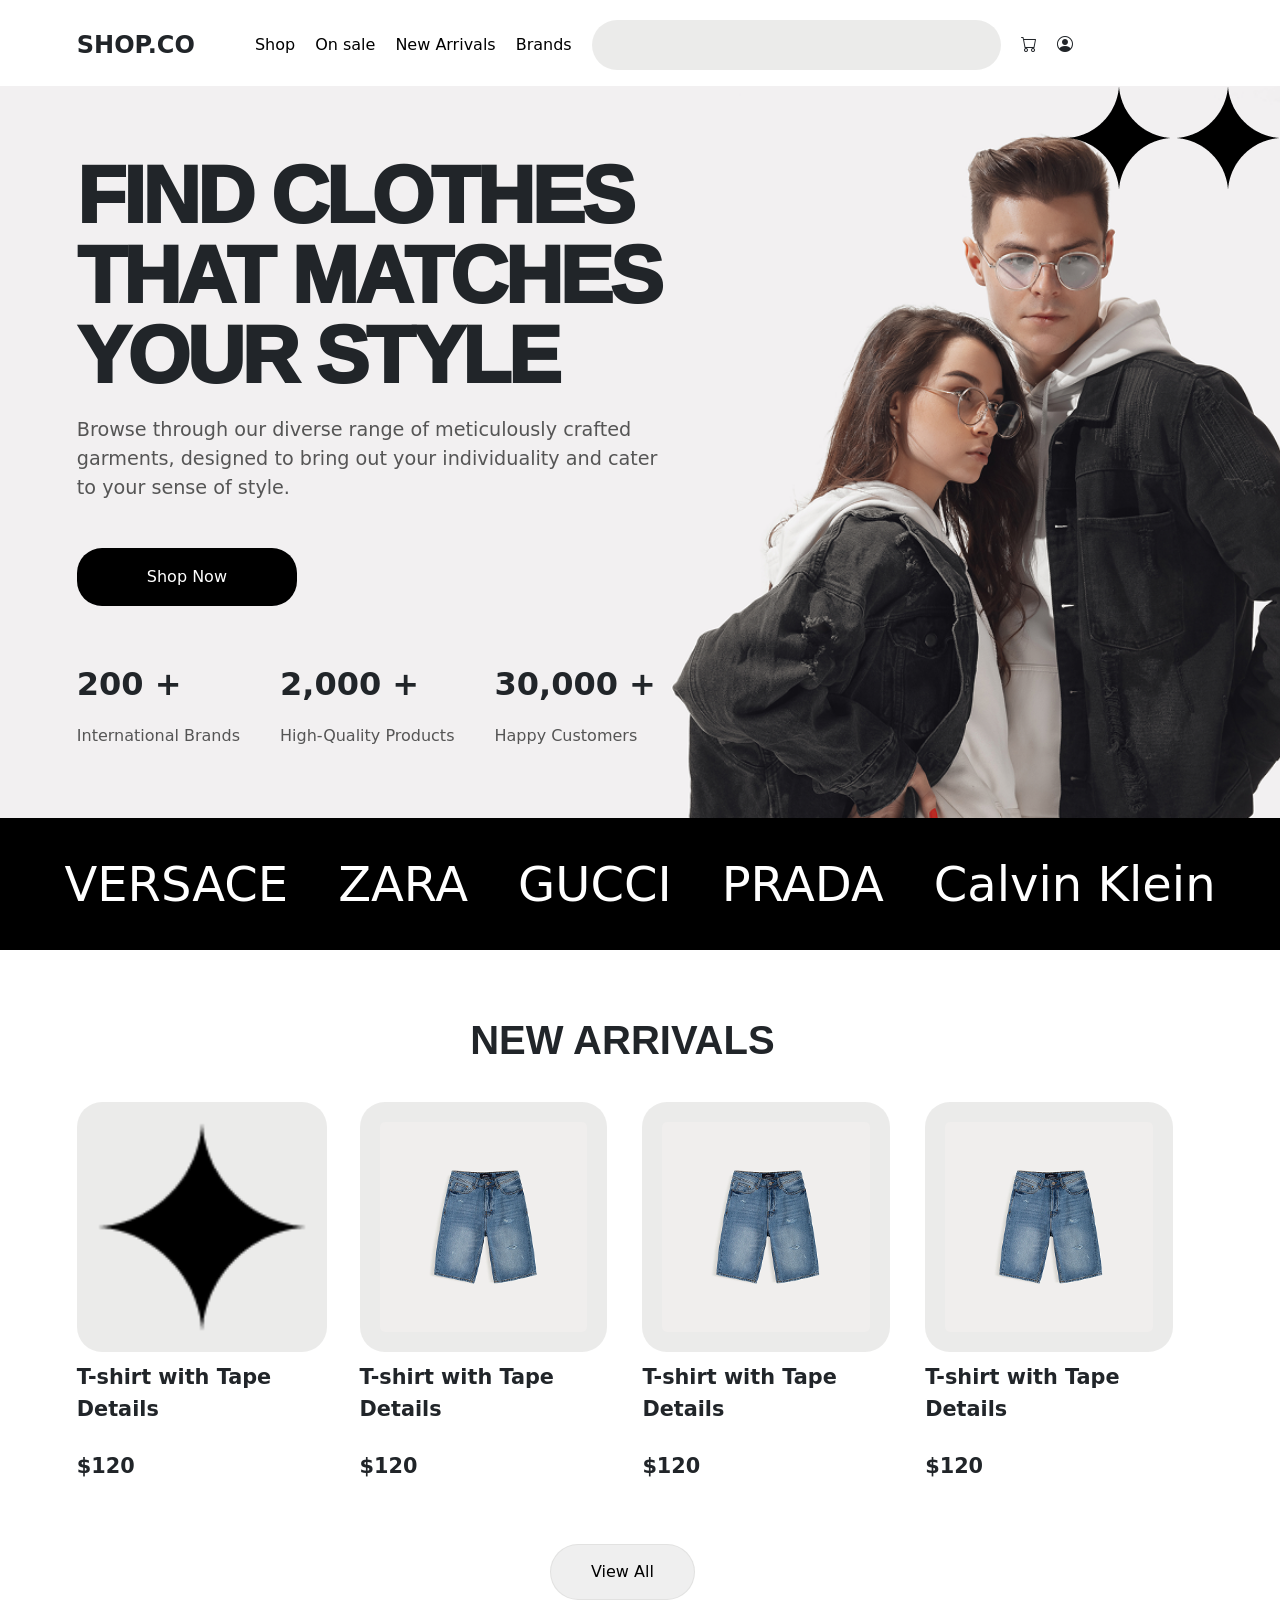
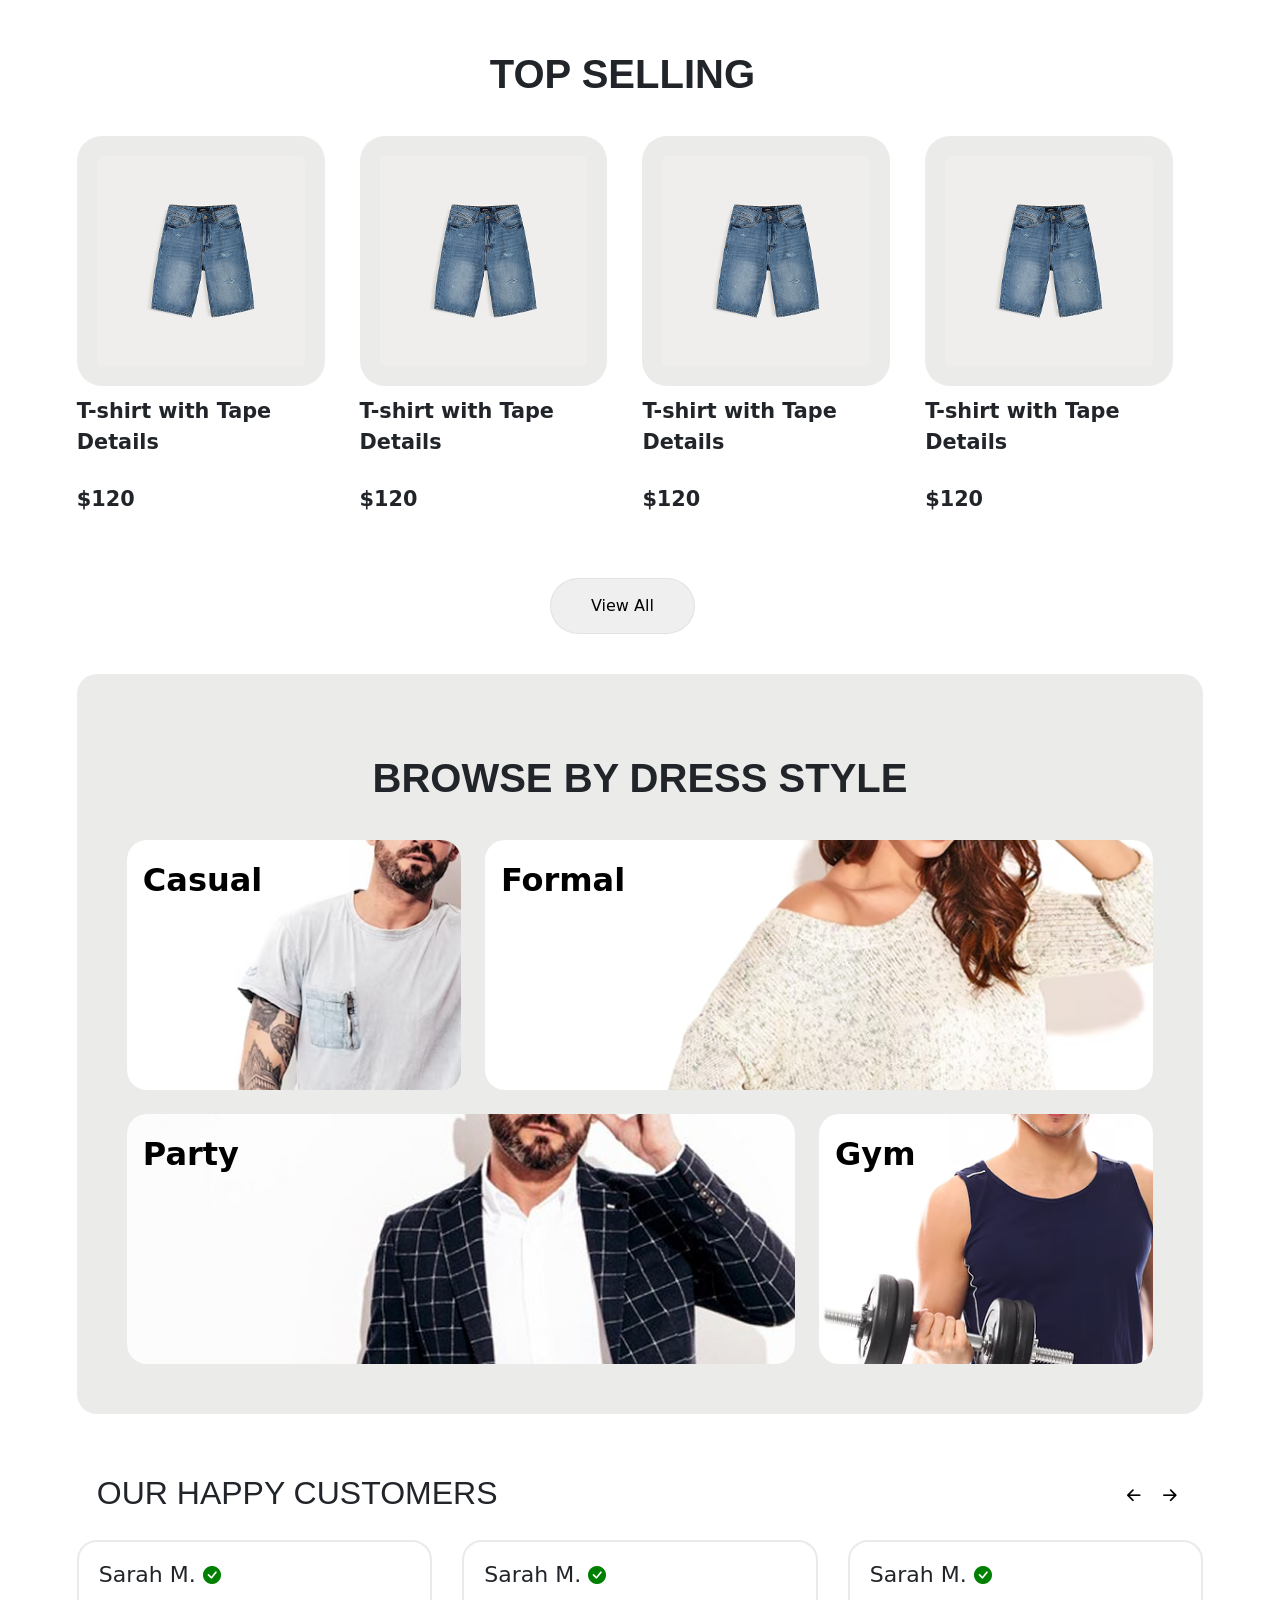
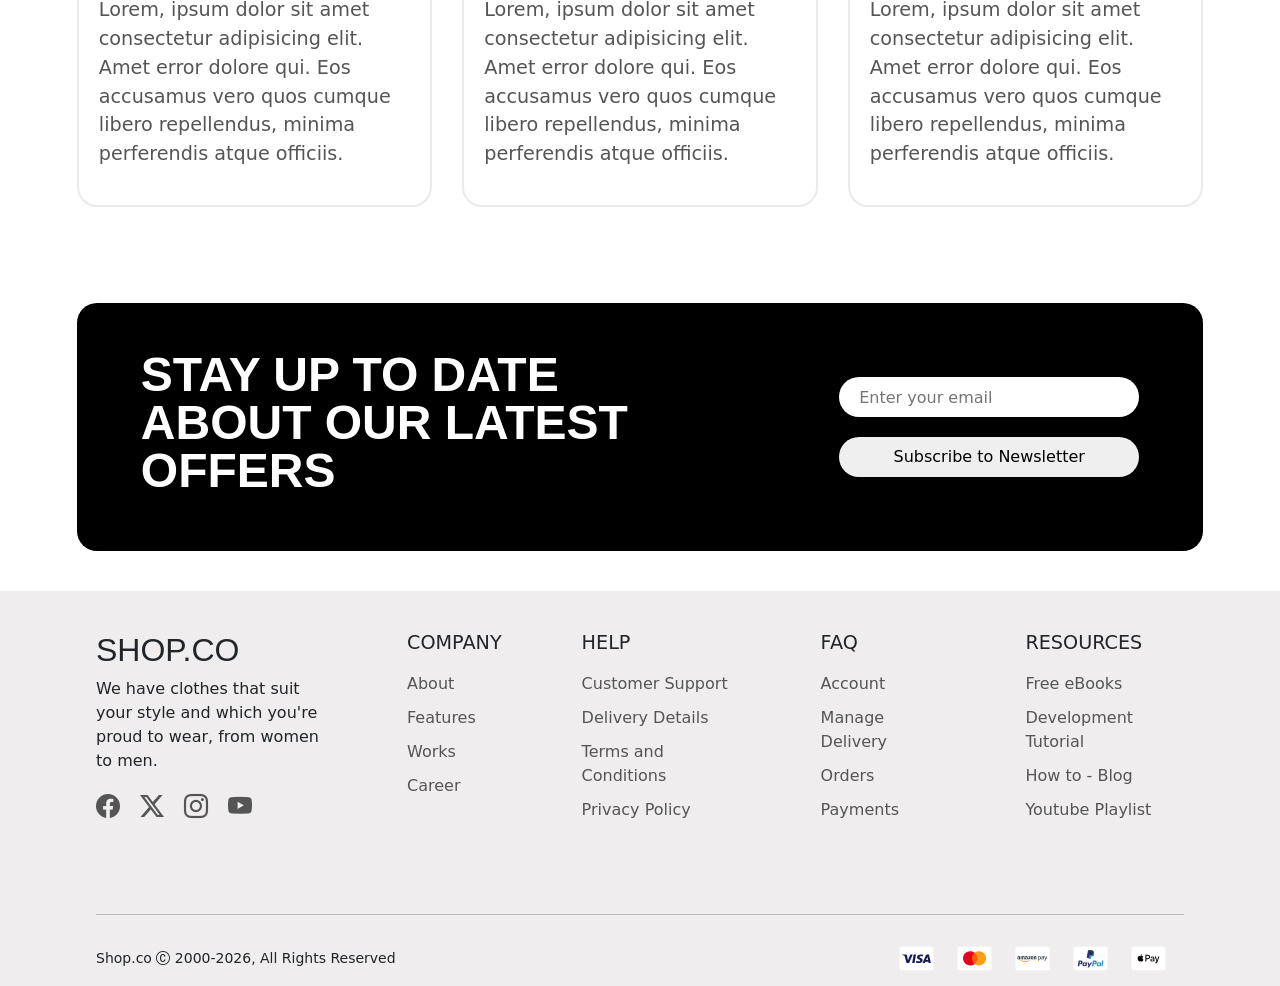
==== commit a0b88e1d: "CSS updated" ====
--- a/index.html
+++ b/index.html
@@ -135,25 +135,31 @@
         <section class="section-4">
             <h2 class="heading-2">BROWSE BY DRESS STYLE</h2>
             <div class="dress-style-grid">
-                <div class="dress-type-wrapper translate-up">
-                    <h3 class="dress-type">Casual</h3>
-                    <img src="./assets/image 11.png" alt="" height="270px">
-                </div>
-
-                <div class="dress-type-wrapper translate-up">
-                    <h3 class="dress-type">Formal</h3>
-                    <img src="./assets/image 12.png" alt="" height="270px">
-                </div>
-
-                <div class="dress-type-wrapper translate-up">
-                    <h3 class="dress-type">Party</h3>
-                    <img src="./assets/image 13.png" alt=""  height="270px">
-                </div>
-
-                <div class="dress-type-wrapper translate-up">
-                    <h3 class="dress-type">Gym</h3>
-                    <img src="./assets/image 14.png" alt="" height="270px">
-                </div>
+
+                <!-- Row 1 -->
+                <div class="dress-row">
+                    <div class="dress-card">
+                        <img src="./assets/image 11.png" alt="Casual style">
+                        <p>Casual</p>
+                    </div>
+                    <div class="dress-card">
+                        <img src="./assets/image 12.png" alt="Formal style">
+                        <p>Formal</p>
+                    </div>
+                </div>
+
+                <!-- Row 2 -->
+                <div class="dress-row">
+                    <div class="dress-card">
+                        <img src="./assets/image 13.png" alt="Party style">
+                        <p>Party</p>
+                    </div>
+                    <div class="dress-card">
+                        <img src="./assets/image 14.png" alt="Gym style">
+                        <p>Gym</p>
+                    </div>
+                </div>
+
             </div>
         </section>
 
--- a/styles/style.css
+++ b/styles/style.css
@@ -9,6 +9,10 @@
     list-style: none;
 }
 
+ul{
+        padding-left: 0px;
+}
+
 a{
     text-decoration: none;
     color: #555;
@@ -32,10 +36,10 @@
 }
 
 nav{
-    padding: 20px 0px;
+    padding: 20px 0px 0px 0px;
     display: flex;
     font-size: 1rem;
-    gap: 50px;
+    gap: 30px;
     align-items: center;
 }
 
@@ -43,7 +47,7 @@
     list-style: none;
     display: flex;
     align-items: center;
-    gap: 40px;
+    gap: 20px;
 }
 
 nav a{
@@ -142,7 +146,7 @@
     padding: 30px 0px;
     background-color: black;
     color: white;
-    gap: 100px;
+    gap: 10px 50px;
 }
 
 .section-2, .section-3{
@@ -159,7 +163,7 @@
 .items{
     cursor: pointer;
     display: grid;
-    grid-template-columns: repeat(4, 1fr);
+    grid-template-columns: repeat(auto-fill, minmax(220px, 1fr));
     gap: 40px;
 }
 
@@ -208,42 +212,48 @@
     padding: 30px 50px 50px 50px;
 }
 
-.dress-style-grid{
-    display: grid;
-    grid-template-columns: repeat(3, 1fr);
-    gap: 3rem;
+.dress-style-grid {
+    display: flex;
+    flex-direction: column;
+    gap: 1.5rem;
+}
+
+.dress-row {
+    display: flex;
+    gap: 1.5rem;
+    height: 250px;
+}
+
+.dress-row:nth-child(1) .dress-card:nth-child(1) { flex: 1; }
+.dress-row:nth-child(1) .dress-card:nth-child(2) { flex: 2; }
+
+.dress-row:nth-child(2) .dress-card:nth-child(1) { flex: 2; }
+.dress-row:nth-child(2) .dress-card:nth-child(2) { flex: 1; }
+
+.dress-card {
+    cursor: pointer;
+    position: relative;
+    border-radius: 20px;
     overflow: hidden;
 }
 
-.dress-style-grid div img{
-    border-radius: 20px;
-    border: none;
-}
-
-.dress-style-grid div:nth-of-type(1){
-    grid-column: 1/2;
-}
-
-.dress-style-grid div:nth-of-type(2){
-    grid-column: 2/4;
-    grid-row: 1/2;
-}
-
-.dress-style-grid div:nth-of-type(3){
-    grid-column: 1/4;
-    grid-row: 2/3;    
-}
-
-.dress-style-grid div:nth-of-type(4){
-    grid-column: 3/4;
-    grid-row: 2/3;    
+.dress-card img {
+   width: 100%;
+    height: 100%;
+    object-fit: cover;
+    display: block;
+    transition: bottom 0.4s ease;
+}
+
+.dress-card:hover img {
+    transform: scale(1.06);
 }
 
 .section-4,
 .section-5,
 .section-6,
 .item-listing-page,
-.cateegory-page,
+.category-page,
 .cart-section{
      margin: 40px 6vw 0px 6vw;
 }
@@ -260,6 +270,21 @@
     left: 30px;
 }
 
+.dress-card p {
+    position: absolute;
+    top: 1rem;
+    left: 1rem;
+    font-size: 2rem;
+    font-weight: 700;
+    color: #000;
+    margin: 0;
+    transition: bottom 0.4s ease;
+}
+
+.dress-card:hover p {
+    font-size: 2.2rem;
+}
+
 .flex-in-between{
     display: flex;
     justify-content: space-between;
@@ -274,7 +299,7 @@
 }
 
 .section-5,.might-also-like{
-    padding-bottom: 120px;
+    padding-bottom: 40px;
 }
 .section-5 button{
     border: none;
@@ -287,7 +312,7 @@
     transition: background-color 0.5s ease;
 }
 
-.reviews, .items-2{
+.reviews{
     display: grid;
     grid-template-columns: repeat(3, 1fr);
     gap: 30px;
@@ -322,23 +347,20 @@
     align-items: center;
     justify-content: space-between;
     background-color: black;
-    position: absolute;
     color: white;
-    position: absolute;
-    top: -120px;    
-    margin-left: 40rem;
-    transform: translateX(-60%);
     gap: 2rem;
     z-index: 1; 
-    padding: 30px 50px;
-    border-radius: 20px;
+    padding: 3rem 4rem;
+    border-radius: 20px;
+    align-items: center;
  
 }
 
 .section-6 h2{
-    font-size: 2rem;
+    font-size: 3rem;
     font-weight: 800;
-    width: 470px;
+    width: 600px;
+    max-width: 900px;
     line-height: 1;
 }
 
@@ -366,7 +388,8 @@
 
 
 footer{
-    padding: 120px 6rem 0px 6rem;
+    padding: 40px 6rem 0px 6rem;
+    margin-top: 40px;
     background-color: rgba(233, 230, 230, 0.712);
 }
 
@@ -576,8 +599,12 @@
     transition: background-color 0.5s ease;
 }
 
-.cateegory-page, .orders-info{
-    display: flex;
+.category-page, .orders-info{
+    display: flex;
+}
+
+.category-page{
+    gap: 40px;
 }
 
 .cate-aside,.order-summary, .orders{
@@ -586,7 +613,157 @@
     padding: 10px;
 }
 
-.cate-section{
+.cate-aside{
+    padding: 25px 20px;
+    max-width: 250px;
+}
+
+.filter-header{
+    display: flex;
+    justify-content: space-between;
+}
+
+.filter-header h2{
+    font-size: 1.2rem;
+
+}
+
+.filter-categories li,
+.filter-section-header{
+    display: flex;
+    justify-content: space-between;
+}
+
+.filter-categories a{
+    color: rgb(172, 170, 170);
+}
+
+.filter-section-header button{
+    background-color: transparent;
+    border: none;
+}
+
+
+.filter-section-header h3{
+    font-size: 1rem;
+}
+
+.price-slider-track {
+    position: relative;
+    height: 4px;
+    background: #e0e0e0;
+    border-radius: 2px;
+    margin: 1rem 0;
+}
+
+input[type="range"] {
+    -webkit-appearance: none;
+    appearance: none;
+    position: absolute;
+    width: 100%;
+    height: 4px;
+    background: transparent;
+    border: none;
+    outline: none;
+    pointer-events: none;
+    top: 0;
+    left: 0;
+}
+
+input[type="range"]::-webkit-slider-runnable-track {
+    height: 4px;
+    background: transparent;
+    border-radius: 2px;
+}
+
+input[type="range"]::-moz-range-track {
+    height: 4px;
+    background: transparent;
+    border-radius: 2px;
+}
+
+input[type="range"]::-webkit-slider-thumb {
+    -webkit-appearance: none;
+    appearance: none;
+    width: 20px;
+    height: 20px;
+    border-radius: 50%;
+    background-color: #000;
+    cursor: pointer;
+    pointer-events: all;
+    margin-top: -8px;
+    border: 2px solid #fff;
+    box-shadow: 0 0 0 2px #000;
+}
+
+input[type="range"]::-moz-range-thumb {
+    width: 20px;
+    height: 20px;
+    border-radius: 50%;
+    background-color: #000;
+    cursor: pointer;
+    pointer-events: all;
+    border: 2px solid #fff;
+    box-shadow: 0 0 0 2px #000;
+}
+
+input[type="range"]::-ms-thumb {
+    width: 20px;
+    height: 20px;
+    border-radius: 50%;
+    background-color: #000;
+    cursor: pointer;
+    pointer-events: all;
+    border: 2px solid #fff;
+    box-shadow: 0 0 0 2px #000;
+}
+
+.price-labels {
+    display: flex;
+    justify-content: space-between;
+    font-size: 0.875rem;
+    font-weight: 600;
+    color: #000;
+}
+
+.color-options, .size-options{
+    margin-top: 5px;
+    display: flex;
+    flex-wrap: wrap;
+    gap: 10px;
+}
+
+.color-options button{
+    padding: 14px;
+    border: 0.5px solid #333;
+    border-radius: 50%;
+}
+
+.size-options button{
+    padding: 5px 15px;
+    font-size: 0.8rem;
+    border: none;
+    border-radius: 20px;
+}
+
+.apply-filter-btn{
+    width: 100%;
+    background-color: black;
+    color: white;
+    font-size: 0.8rem;
+    border: none;
+    border-radius: 20px;
+    margin-top: 20px;
+    padding: 10px 0px;
+}
+
+.apply-filter-btn:hover{
+    background-color: white;
+    border: 1px solid black;
+    color: black;
+}
+
+.cate-header{
     display: flex;
     justify-content: space-between;
     padding: 10px 0px;
@@ -595,6 +772,7 @@
 .cate-details{
     display: flex;
     gap: 10px;
+    flex-wrap: wrap;
 }
 
 .cart-section h2{
@@ -603,10 +781,29 @@
     padding: 0px 0px 10px 0px;
 }
 
- .orders-info{
+.sort-by select{
+    border: none;
+    width: 120px;
+}
+
+.items-2{
+    cursor: pointer;
+    display: grid;
+    grid-template-columns: repeat(auto-fill, minmax(200px, 1fr));
+    gap: 30px;
+}
+
+.items-2 img{
+    width: 100%;
+    height:200px;
+    object-fit: cover;
+
+}
+
+
+.orders-info{
     gap: 20px;
 }
-
 
 .orders{
      margin-bottom: 50px;
@@ -673,10 +870,41 @@
 
 
 
-@media (max-width: 1200px)  {
-    
-}
-
+/* Large desktop — 4 columns */
+@media (min-width: 1200px) {
+    .items-2 {
+        grid-template-columns: repeat(4, 1fr);
+    }
+}
+
+/* Tablet — 3 columns */
+@media (max-width: 1024px) {
+    .items-2 {
+        grid-template-columns: repeat(3, 1fr);
+    }
+}
+
+/* Small tablet — 2 columns */
+@media (max-width: 768px) {
+    .items-2 {
+        grid-template-columns: repeat(2, 1fr);
+    }
+}
+
+/* Mobile — 2 small columns */
+@media (max-width: 480px) {
+    .items-2 {
+        grid-template-columns: repeat(2, 1fr);
+        gap: 0.75rem;
+    }
+}
+
+/* Very small mobile — 1 column */
+@media (max-width: 320px) {
+    .items-2 {
+        grid-template-columns: 1fr;
+    }
+}
 
 
 
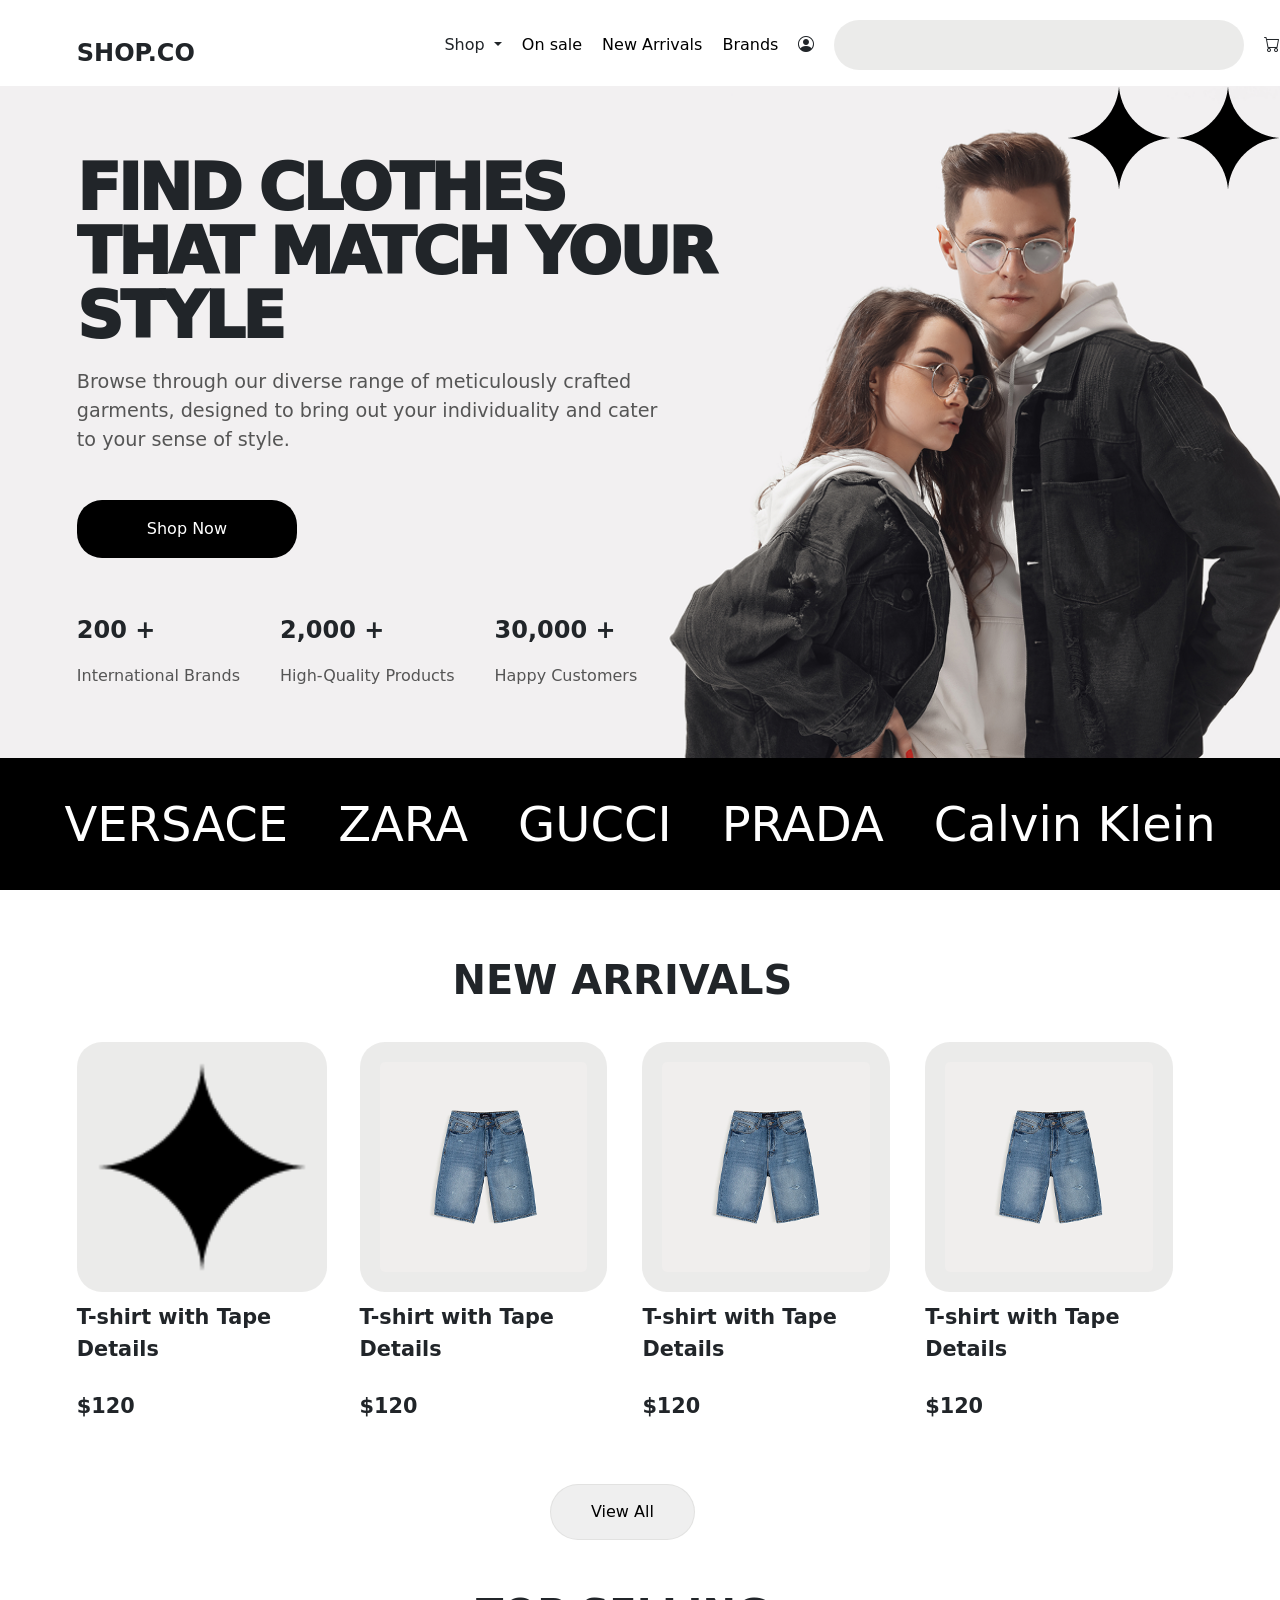
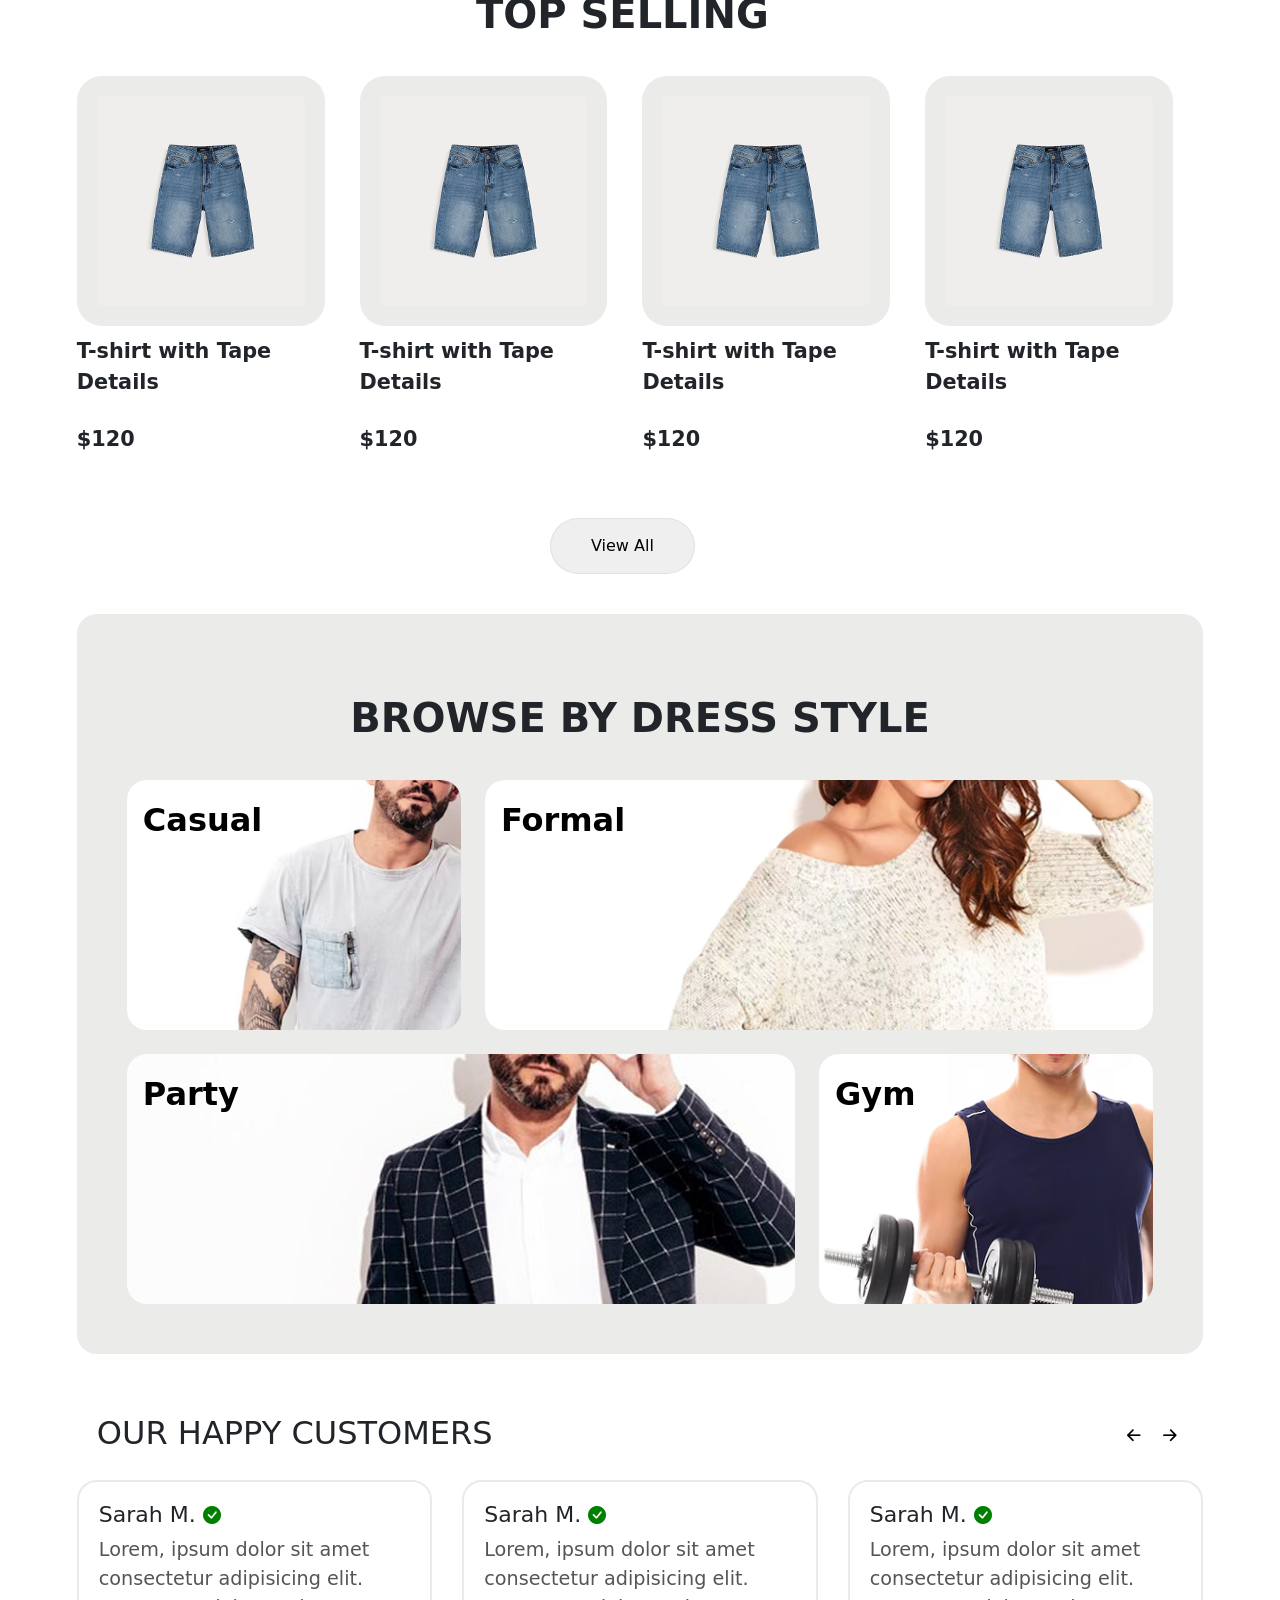
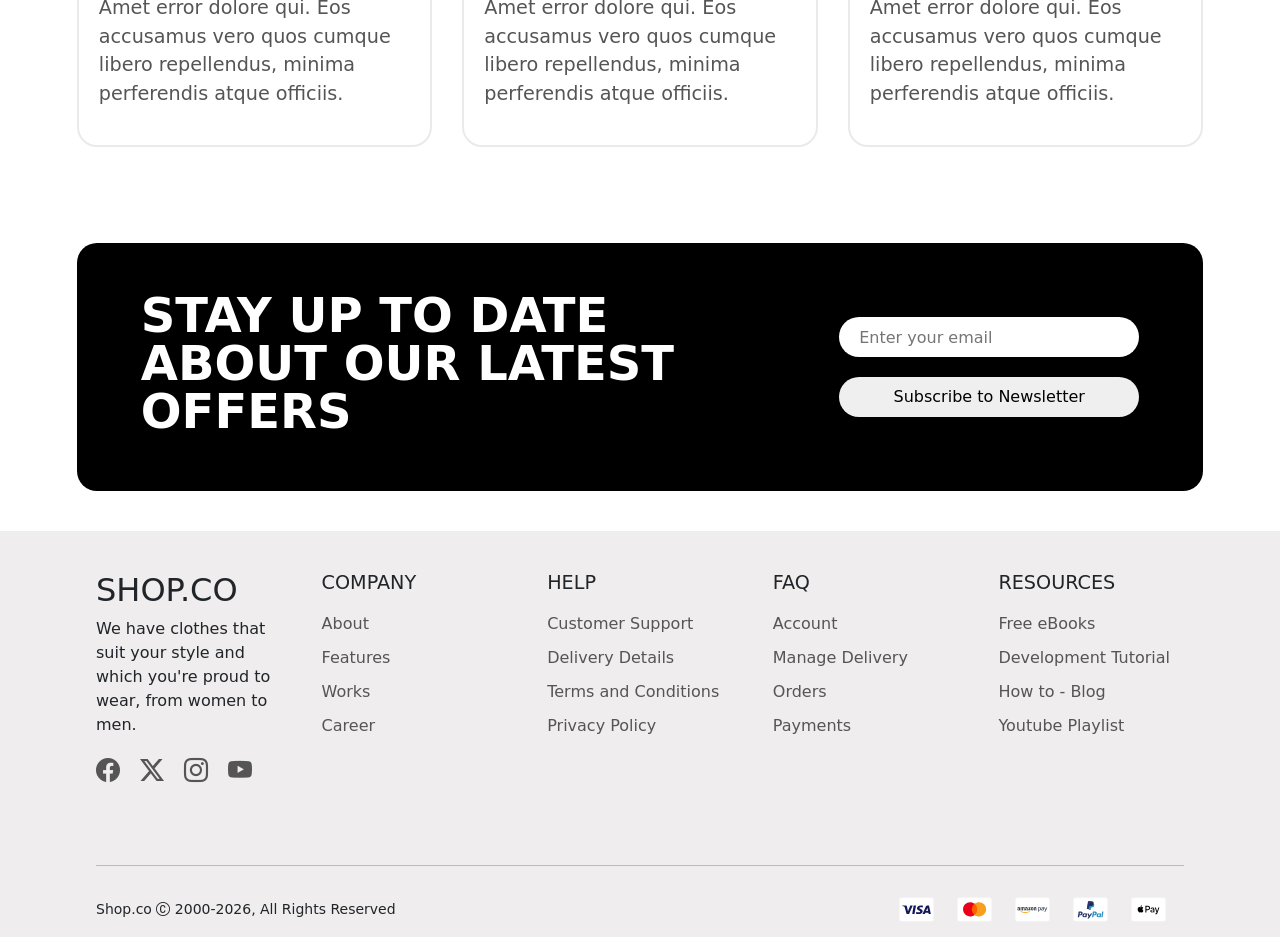
==== commit ee4e3c21: "CSS updated" ====
--- a/index.html
+++ b/index.html
@@ -8,27 +8,49 @@
     <link rel="stylesheet" href="https://cdn.jsdelivr.net/npm/bootstrap@5.3.3/dist/css/bootstrap.min.css">
     <link rel="stylesheet" href="https://cdn.jsdelivr.net/npm/bootstrap-icons@1.13.1/font/bootstrap-icons.min.css">
     <link rel="stylesheet" href="./styles/style.css">
+    <script src="https://cdn.jsdelivr.net/npm/bootstrap@5.3.3/dist/js/bootstrap.bundle.min.js" defer></script>
     <script src="./index.js" defer></script>
 </head>
 <body>
     <header>
         <nav>
-            <p>SHOP.CO<p>
-            <ul>
-                <li><a href="">Shop</a></li>
-                <li><a href="">On sale</a></li>
-                <li><a href="">New Arrivals</a></li>
-                <li><a href="">Brands</a></li>
-                <li><input type="search" name="" id="search"></li>
-                <li><i class="bi bi-cart" aria-label="Cart"></i></li>
-                <li><i class="bi bi-person-circle" aria-label="Account"></i></li>
-            </ul>
+            <div class="link-container">
+                <input type="checkbox" id="sidebar-active">
+                <label for="sidebar-active" class="open-sidebar-button">
+                    <i class="bi bi-list-ul fs-2"></i>
+                </label>
+
+                <label for="sidebar-active" class="close-sidebar-button">
+                    <i class="bi bi-x fs-2"></i>
+                </label>
+                <p>SHOP.CO</p>
+                <ul>
+                    <li><i class="bi bi-cart" aria-label="Cart"></i></li>
+                    <li><input type="search" name="" id="search"></li>
+                    
+                    <li><i class="bi bi-person-circle" aria-label="Account"></i></li>
+                    <li><a href="">Brands</a></li>
+                    <li><a href="">New Arrivals</a></li>
+                    <li><a href="">On sale</a></li>
+                    <li class="nav-item dropdown">
+                        <a class="nav-link dropdown-toggle" href="#" role="button" data-bs-toggle="dropdown" aria-expanded="false">
+                            Shop
+                        </a>
+                        <ul class="dropdown-menu">
+                            <li><a class="dropdown-item" href="#">Action</a></li>
+                            <li><a class="dropdown-item" href="#">Another action</a></li>
+                            <li><hr class="dropdown-divider"></li>
+                            <li><a class="dropdown-item" href="#">Something else here</a></li>
+                        </ul>
+                    </li>
+                </ul>
+            </div>
         </nav>
     </header>
 
     <main>
         <section class="section-1">
-            <h1>FIND CLOTHES THAT MATCHES YOUR STYLE</h1>
+            <h1>FIND CLOTHES THAT MATCH YOUR STYLE</h1>
             <p class="intro-p">Browse through our diverse range of
                meticulously crafted garments, designed to bring out your
                individuality and cater to your sense of style.
--- a/styles/style.css
+++ b/styles/style.css
@@ -35,7 +35,7 @@
     font-weight: bold;
 }
 
-nav{
+.link-container{
     padding: 20px 0px 0px 0px;
     display: flex;
     font-size: 1rem;
@@ -43,9 +43,23 @@
     align-items: center;
 }
 
+nav p{
+    margin-bottom: 0;
+    margin-right: auto;
+}
+
+#sidebar-active{
+    display: none;
+}
+
+.open-sidebar-button, .close-sidebar-button{
+    display: none;
+}
+
 nav ul{
     list-style: none;
     display: flex;
+    flex-direction: row-reverse;
     align-items: center;
     gap: 20px;
 }
@@ -54,7 +68,7 @@
     color: black;
 }
 
-nav input{
+nav ul li input{
     width: 32vw;
     font-size: 1.2rem;
     height: 50px;
@@ -86,8 +100,8 @@
 }
 
 h1{
-    font-size: 5rem;
-    width: 60vw;
+    font-size: 4rem;
+    width: 50vw;
     font-weight: 1000;
     line-height: 1;
     margin-bottom: 20px;
@@ -95,9 +109,9 @@
     padding-top: 70px;
 }
 
-h1,h2{
+/* h1,h2{
       font-family: 'Satoshi', sans-serif;
-}
+} */
 
 .intro-p{
     width: 600px;
@@ -123,13 +137,14 @@
 
 .hero-stats {
     display: flex;
-    gap: 40px;
+    flex-wrap: wrap;
+    gap: 0px 40px;
     padding-top: 24px;
     padding-bottom: 70px;
 }
 
 .hero-stats p {
-    font-size: 2rem;
+    font-size: 1.5rem;
     font-weight: 900;
 }
 
@@ -165,6 +180,7 @@
     display: grid;
     grid-template-columns: repeat(auto-fill, minmax(220px, 1fr));
     gap: 40px;
+    align-items: center;
 }
 
 /* .translate-up:hover{
@@ -393,9 +409,10 @@
     background-color: rgba(233, 230, 230, 0.712);
 }
 
-.footer-info-section{
-    display: flex;
-    gap: 80px;
+.footer-info-section {
+    display: grid;
+    grid-template-columns: repeat(auto-fit, minmax(150px, 1fr));
+    gap: 40px;
     padding-bottom: 60px;
 }
 
@@ -423,12 +440,15 @@
     font-size: 1.5rem;
 }
 
-.copyright-section{
-    display: flex;
+.copyright-section {
+    display: flex;
+    flex-wrap: wrap;
     justify-content: space-between;
     align-items: center;
+    gap: 15px;
     padding: 10px 0px;
 }
+
 .copyright-section img{
     margin-right: 18px;
 }
@@ -442,18 +462,25 @@
 
 .item-details-section{
     display: flex;
+    justify-content: center;
+    flex-wrap: wrap;
     gap: 50px;
 }
 
 .item-image{
     display: flex;
-    gap: 20px;
+    gap: 0px;
 }
 
 .item-options{
     display: flex;
     flex-direction: column;
     gap: 10px;
+}
+
+.item-options{
+    height: 30%;
+    width: 30% ;
 }
 
 .heading-2b{
@@ -775,34 +802,35 @@
     flex-wrap: wrap;
 }
 
+.sort-by select{
+    border: none;
+    width: 120px;
+}
+
+.items-2{
+    cursor: pointer;
+    display: grid;
+    grid-template-columns: repeat(auto-fill, minmax(200px, 1fr));
+    gap: 30px;
+}
+
+.items-2 img{
+    width: 100%;
+    height:200px;
+    object-fit: cover;
+
+}
+
 .cart-section h2{
     font-size: 40px;
     font-weight: 900;
     padding: 0px 0px 10px 0px;
 }
 
-.sort-by select{
-    border: none;
-    width: 120px;
-}
-
-.items-2{
-    cursor: pointer;
-    display: grid;
-    grid-template-columns: repeat(auto-fill, minmax(200px, 1fr));
-    gap: 30px;
-}
-
-.items-2 img{
-    width: 100%;
-    height:200px;
-    object-fit: cover;
-
-}
-
-
 .orders-info{
-    gap: 20px;
+    gap: 0px 20px;
+    flex-wrap: wrap;
+    justify-content: center;
 }
 
 .orders{
@@ -819,15 +847,45 @@
     padding: 20px;
  }
 
- .order-item-info{
+ .order-item-info, .order-price-div{
     display: flex;
     justify-content: space-between;
+    gap: 12rem;
  }
 
- .order-summary h3{
-    font-size: 28px;
+.order-item-info h3, .order-summary h3{
+    font-size: 1.3rem;
     font-weight: 600px;
- }
+    margin-bottom: 0.5rem;
+}
+
+.order-item-info p{
+    margin-bottom: 0.2rem;
+    font-size: 0.85rem;
+}
+
+.remove-item{
+    background-color: transparent;
+    color: red;
+    border: none;
+}
+
+.order-number{
+    padding: 5px 10px;
+    border: none;
+    border-radius: 10px;
+    background-color: cornflowerblue;
+}
+
+.order-price-div{
+        margin-top: 7px;
+}
+
+.order-price-div p, #total-price{
+    align-items: center;
+    font-size: 1.5rem;
+    font-weight: 900;
+}
 
  .order-fee{
     display: flex;
@@ -839,6 +897,10 @@
   .order-fee dt, .order-fee p:nth-of-type(1){
     width: 200px;
   }
+
+    .order-fee dd{
+        font-weight: 700
+    }
 
  .promo-code-form input{
     background-color:rgba(218, 218, 218, 0.562);
@@ -851,8 +913,8 @@
  }
 
  .promo-code-form button{
-    padding: 15px 40px;
-    border-radius: 20px;
+    padding: 12px 36px;
+    border-radius: 24px;
     border: none;
     background-color: black;
     color: white;
@@ -861,37 +923,90 @@
  .order-checkout{
     width: 100%;
     margin-top: 20px;
-    padding: 15px 0px;
+    padding: 16px 0px;
     border-radius: 30px;
     border: none;
     background-color: black;
     color: white;
  }
 
-
-
-/* Large desktop — 4 columns */
 @media (min-width: 1200px) {
     .items-2 {
         grid-template-columns: repeat(4, 1fr);
     }
 }
 
-/* Tablet — 3 columns */
 @media (max-width: 1024px) {
-    .items-2 {
-        grid-template-columns: repeat(3, 1fr);
+    .items-2{
+        grid-template-columns: repeat(2, 1fr);
     }
-}
-
-/* Small tablet — 2 columns */
+
+    /* .item:nth-of-type(4){
+        display: none;
+    } */
+}
+
+
 @media (max-width: 768px) {
     .items-2 {
         grid-template-columns: repeat(2, 1fr);
     }
-}
-
-/* Mobile — 2 small columns */
+
+    nav ul{
+        list-style: none;
+        display: none; 
+        flex-direction: column-reverse;
+        align-items: center;
+        justify-content: flex-end;
+        z-index: 999;
+        width: 150px;
+        font-size: 1rem;
+        top: 0px;
+        position: fixed;
+        background-color: white;
+        left: 0px;
+        height: 100vh;
+        gap: 20px;
+        padding-top: 50px;
+    }
+
+    nav ul li{
+        width: 100%;
+        padding: 5px 0px  5px 10px;
+    }
+
+    nav ul li:hover{
+        text-decoration: none;
+        background-color: gray;
+    }
+
+     nav ul li a:hover{
+        text-decoration: none;
+     }
+
+    .link-container{
+        flex-direction: column;
+    }    
+
+    h1{
+    font-size: 2rem;
+    width: 100vw;
+    font-family: Arial, Helvetica, sans-serif;
+    color: black;
+    font-weight: 1000;;
+    margin-bottom: 20px;
+    letter-spacing: 0px;
+    padding-top: 30px;
+}
+    /* .item:nth-of-type(4){
+        display: block;
+    } */
+
+.cate-aside{
+    display: none;
+}
+}
+
 @media (max-width: 480px) {
     .items-2 {
         grid-template-columns: repeat(2, 1fr);
@@ -899,7 +1014,6 @@
     }
 }
 
-/* Very small mobile — 1 column */
 @media (max-width: 320px) {
     .items-2 {
         grid-template-columns: 1fr;
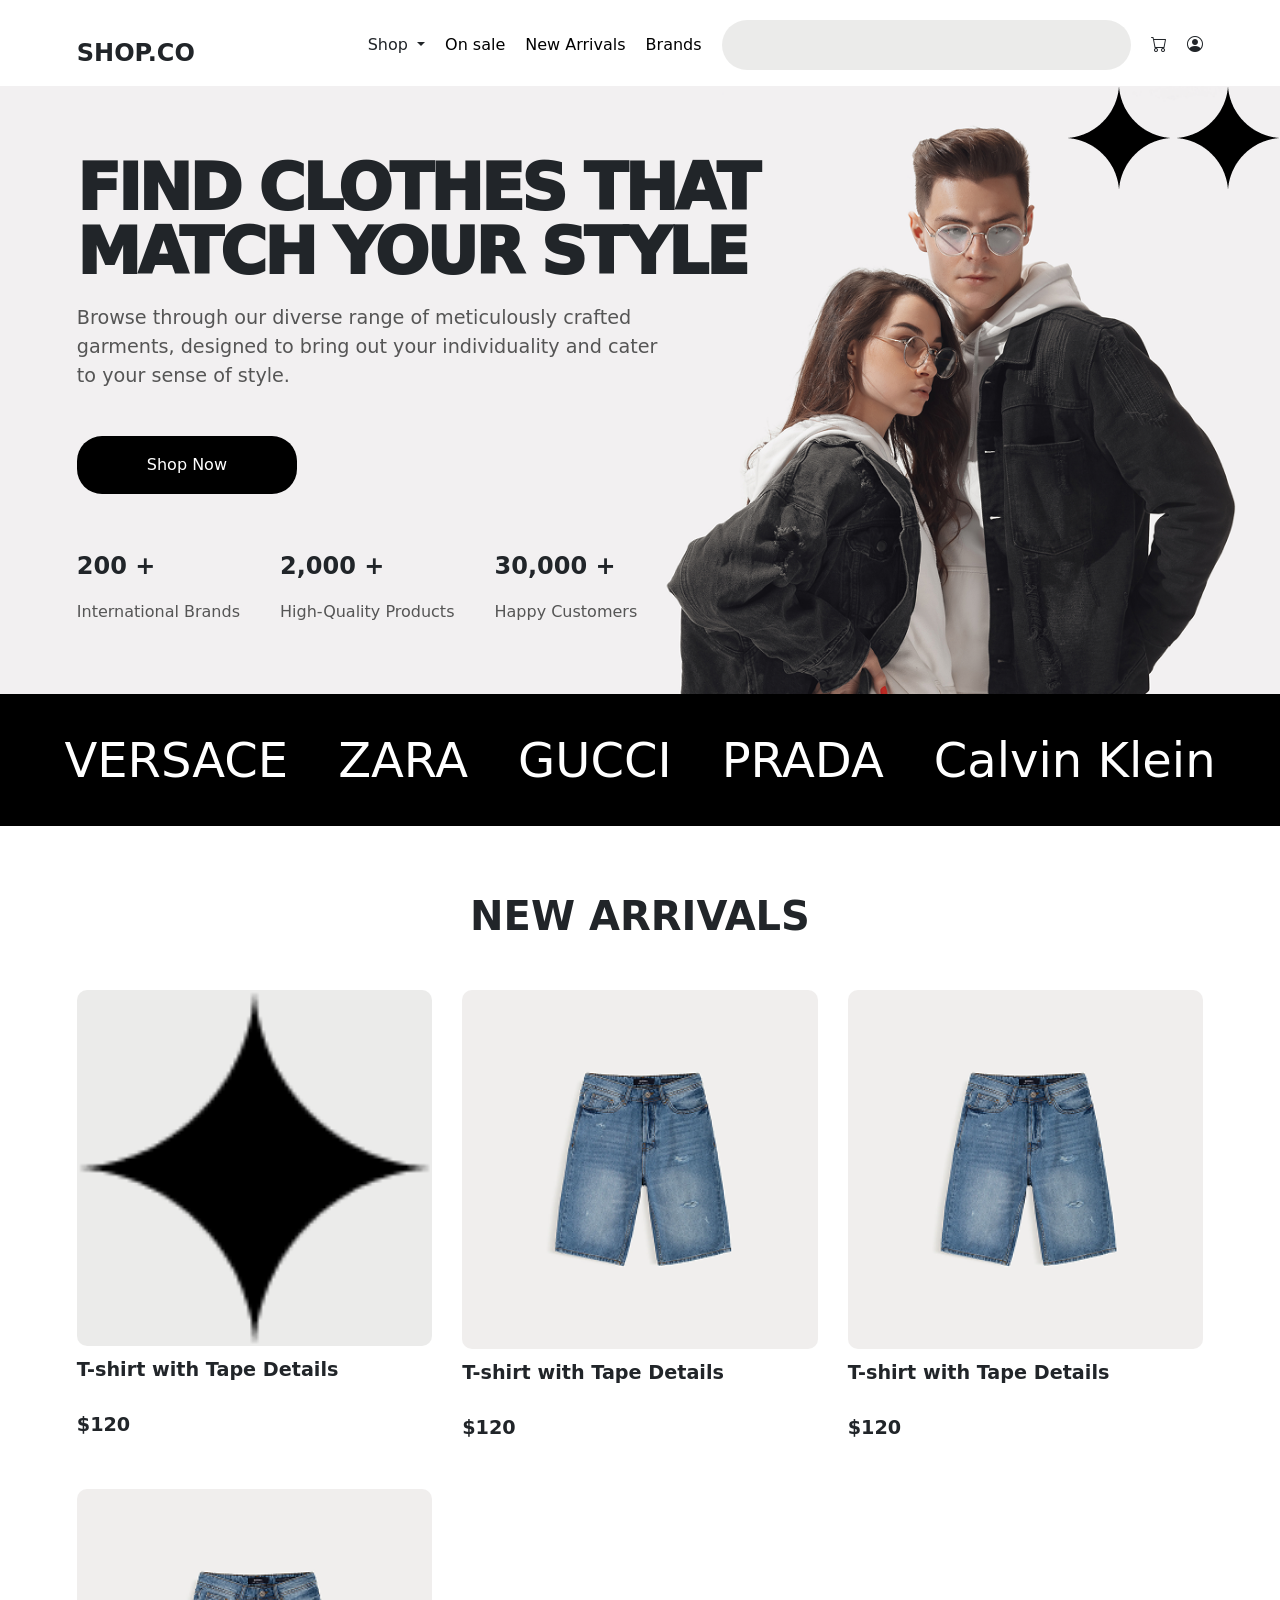
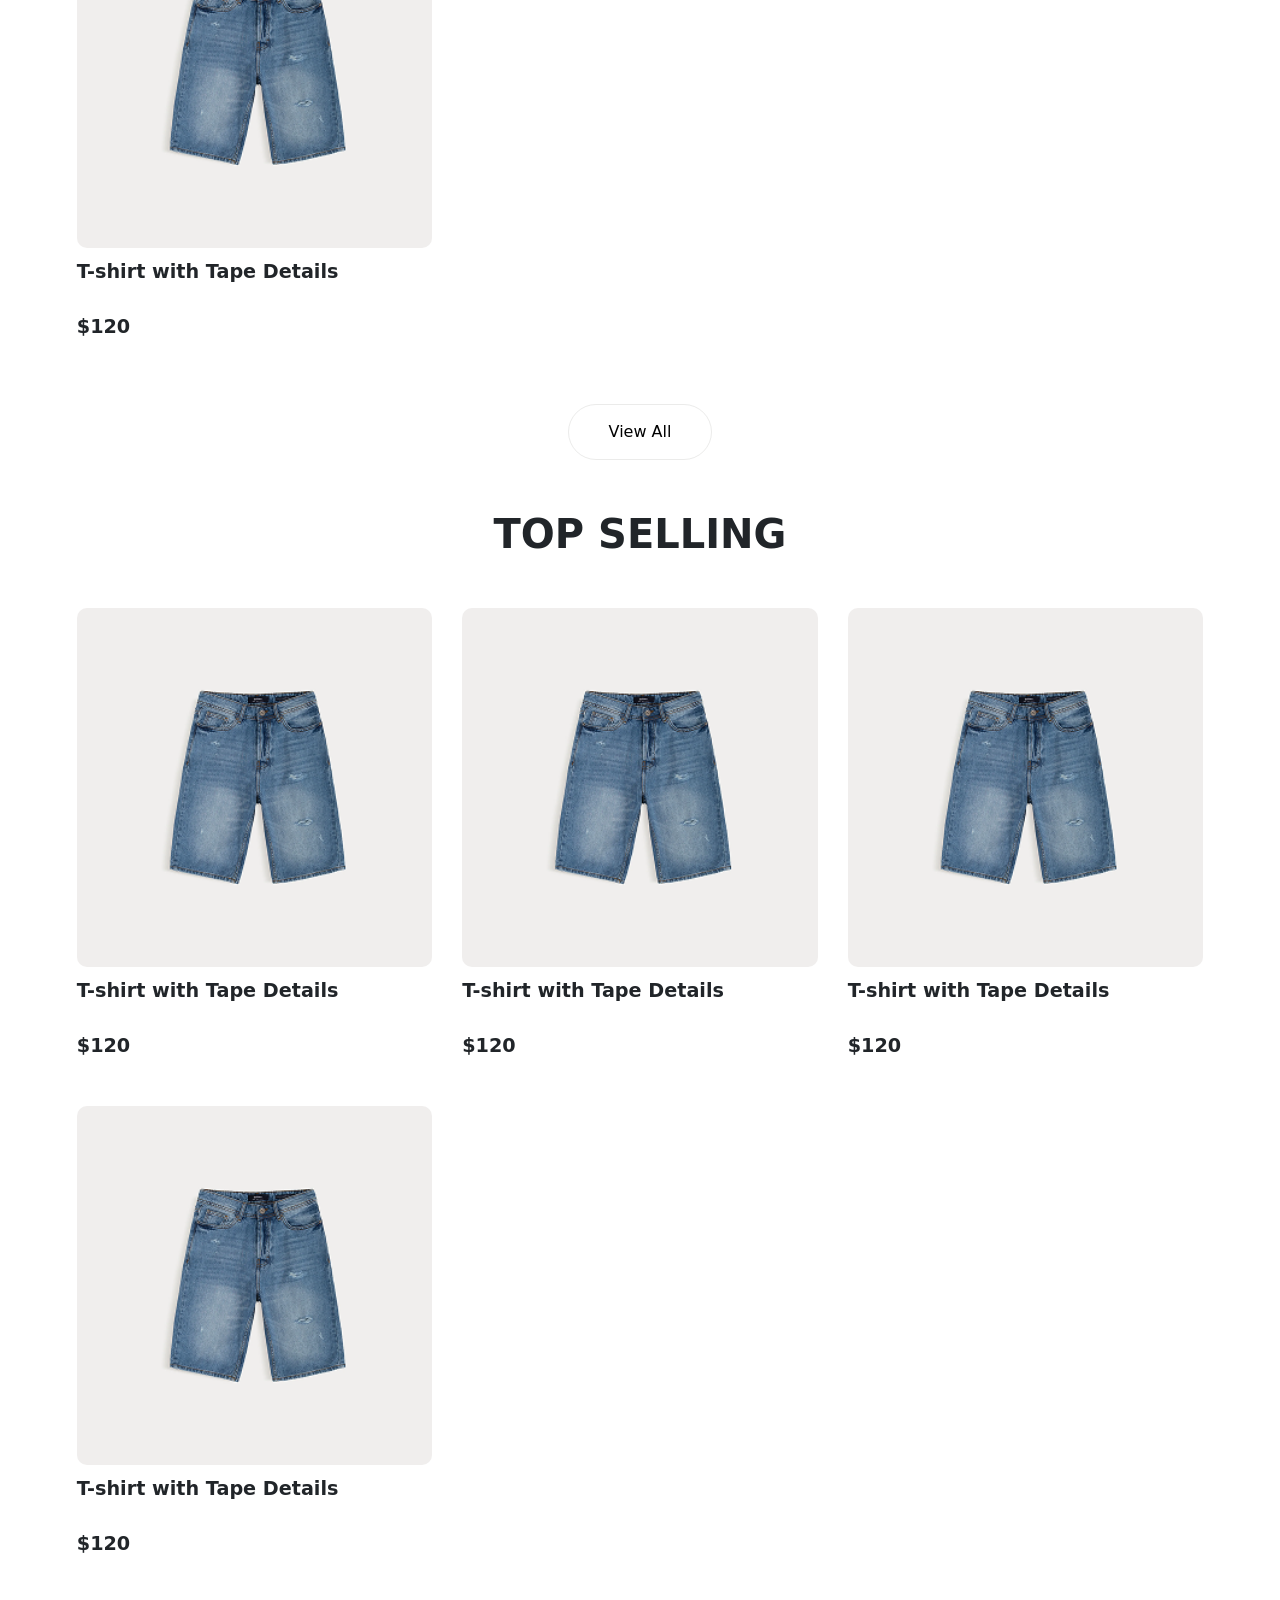
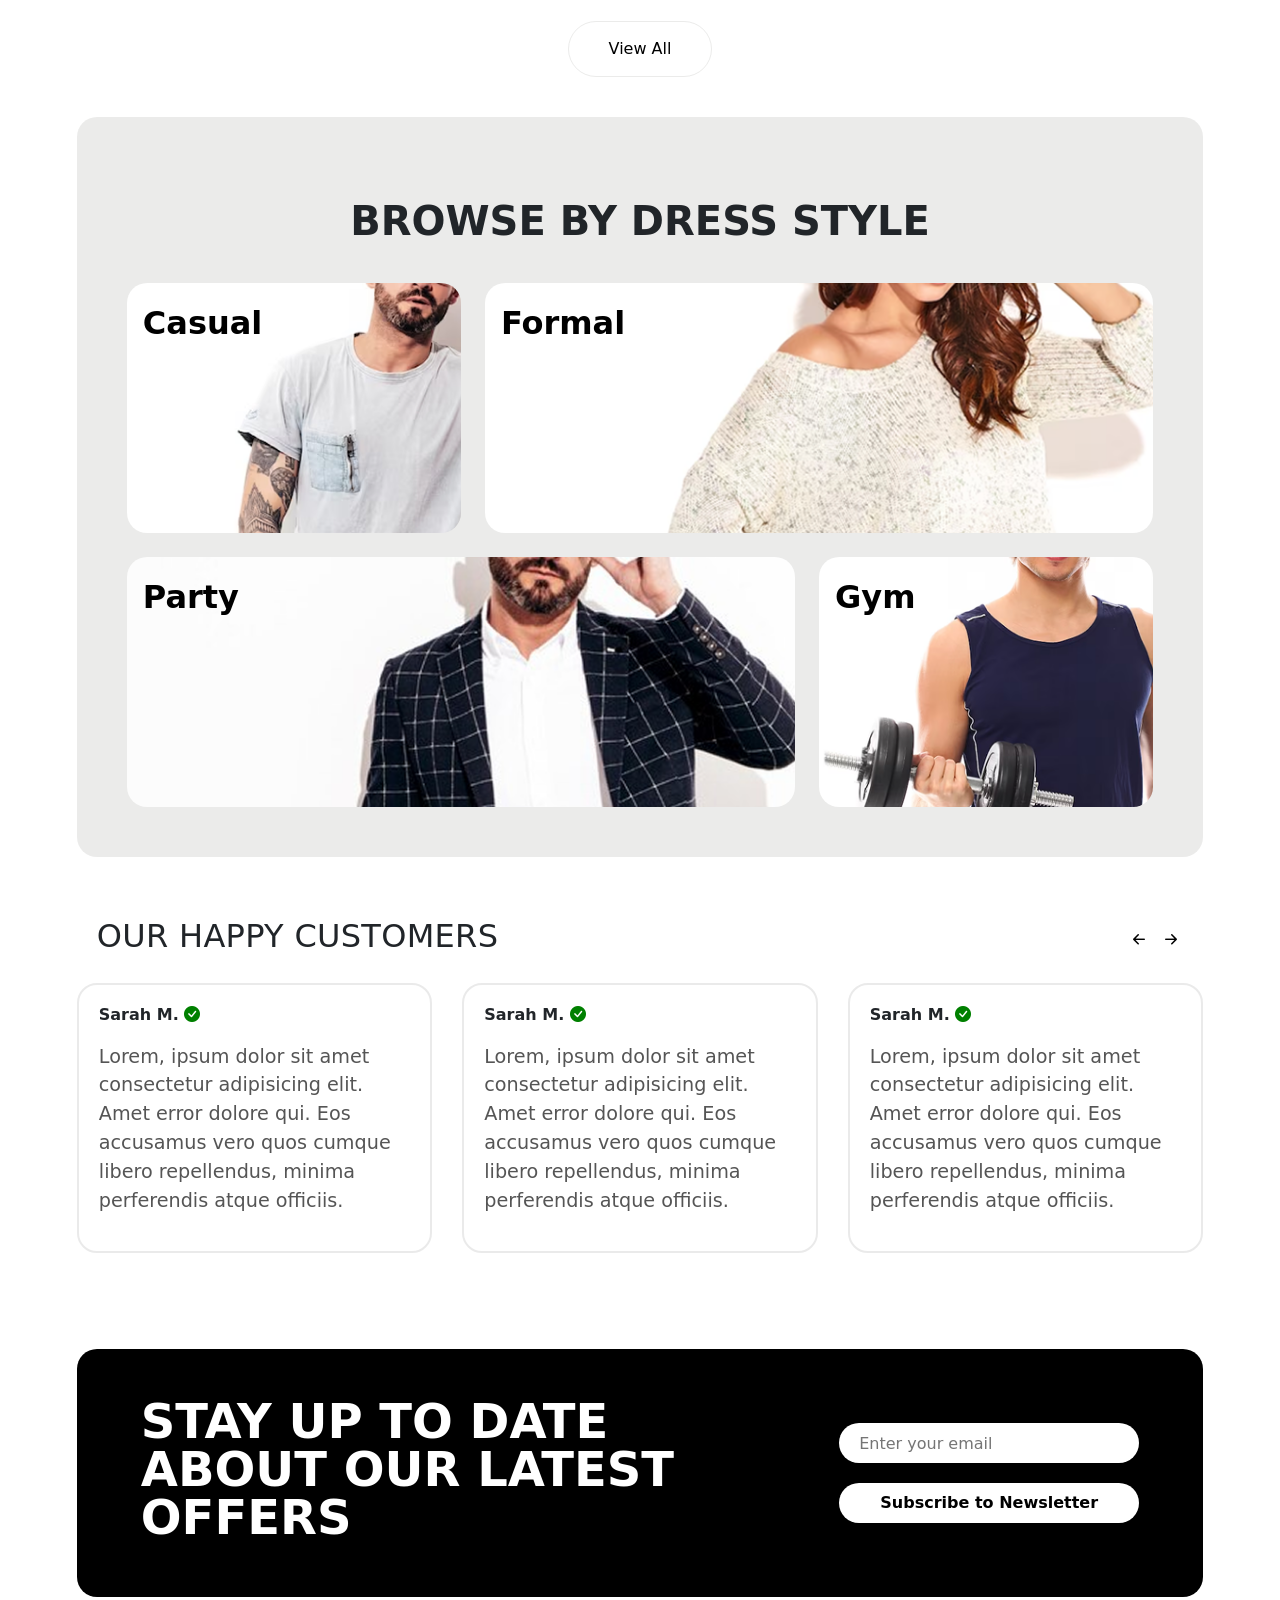
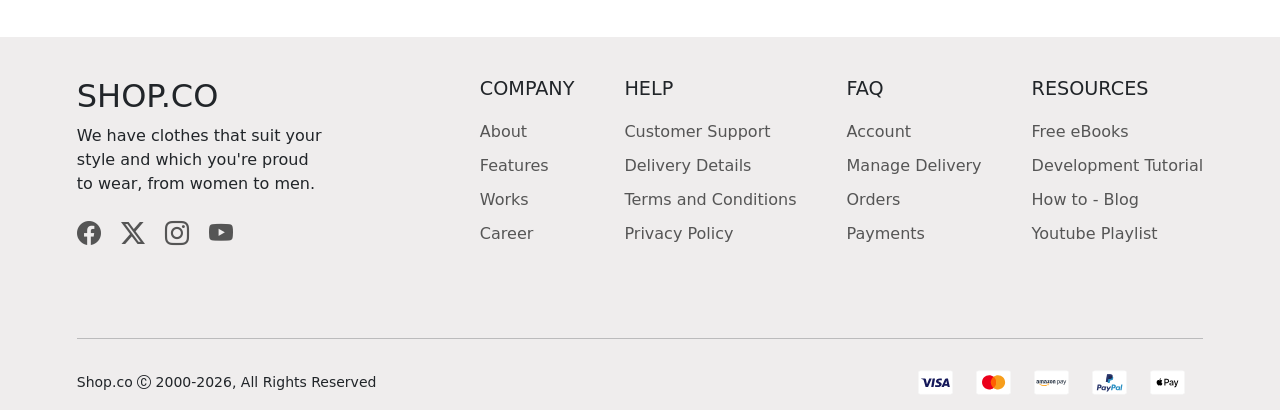
==== commit 04a0a38e: "all page css updated now mobile-responsive" ====
--- a/index.html
+++ b/index.html
@@ -19,20 +19,17 @@
                 <label for="sidebar-active" class="open-sidebar-button">
                     <i class="bi bi-list-ul fs-2"></i>
                 </label>
-
-                <label for="sidebar-active" class="close-sidebar-button">
-                    <i class="bi bi-x fs-2"></i>
-                </label>
-                <p>SHOP.CO</p>
+                 <p>SHOP.CO</p>
+
+                <div class="gap">
+                    <i class="bi bi-cart fs-2" aria-label="Cart"></i>
+                </div>
+
                 <ul>
-                    <li><i class="bi bi-cart" aria-label="Cart"></i></li>
-                    <li><input type="search" name="" id="search"></li>
-                    
-                    <li><i class="bi bi-person-circle" aria-label="Account"></i></li>
-                    <li><a href="">Brands</a></li>
-                    <li><a href="">New Arrivals</a></li>
-                    <li><a href="">On sale</a></li>
-                    <li class="nav-item dropdown">
+                    <li><label for="sidebar-active" class="close-sidebar-button">
+                    <i class="bi bi-x fs-2"></i></label>
+                    </li>
+                     <li class="nav-item dropdown">
                         <a class="nav-link dropdown-toggle" href="#" role="button" data-bs-toggle="dropdown" aria-expanded="false">
                             Shop
                         </a>
@@ -43,6 +40,12 @@
                             <li><a class="dropdown-item" href="#">Something else here</a></li>
                         </ul>
                     </li>
+                    <li><a href="">On sale</a></li>
+                    <li><a href="">New Arrivals</a></li>
+                    <li><a href="">Brands</a></li>
+                    <li><input type="search" name="" id="search"></li>
+                    <li><i class="bi bi-cart" aria-label="Cart"></i></li>
+                    <li><i class="bi bi-person-circle" aria-label="Account"></i></li>
                 </ul>
             </div>
         </nav>
@@ -89,7 +92,7 @@
 
         <section class="section-2">
             <h2 class="heading-2">NEW ARRIVALS</h2>
-            <ul class="items">
+            <ul class="items-2">
                 <li class="item">
                     <img src="./assets/Vector.png" alt="T-shirt with Tape Details" class="curve-edge" height="250px">
                     <p>T-shirt with Tape Details</p>
@@ -123,7 +126,7 @@
         <!-- Top Selling -->
         <section class="section-3">
             <h2 class="heading-2">TOP SELLING</h2>
-            <ul class="items">
+            <ul class="items-2">
                 <li class="item">
                     <img src="./assets/image 9.png" alt="T-shirt with Tape Details" class="curve-edge" height="250px">
                     <p>T-shirt with Tape Details</p>
@@ -248,44 +251,46 @@
                     </div>
                 </div>
 
-                <div class="footer-section">
-                    <h3>COMPANY</h3>
-                    <ul>
-                        <li><a href="">About</a></li>
-                        <li><a href="">Features</a></li>
-                        <li><a href="">Works</a></li>
-                        <li><a href="">Career</a></li>
-                    </ul>
-                </div>
-
-                <div class="footer-section">
-                    <h3>HELP</h3>
-                    <ul>
-                        <li><a href="">Customer Support</a></li>
-                        <li><a href="">Delivery Details</a></li>
-                        <li><a href="">Terms and Conditions</a></li>
-                        <li><a href="">Privacy Policy</a></li>
-                    </ul>
-                </div>
-
-                <div class="footer-section">
-                    <h3>FAQ</h3>
-                    <ul>
-                        <li><a href="">Account</a></li>
-                        <li><a href="">Manage Delivery</a></li>
-                        <li><a href="">Orders</a></li>
-                        <li><a href="">Payments</a></li>
-                    </ul>
-                </div>
-
-                <div class="footer-section">
-                    <h3>RESOURCES</h3>
-                    <ul>
-                        <li><a href="">Free eBooks</a></li>
-                        <li><a href="">Development Tutorial</a></li>
-                        <li><a href="">How to - Blog</a></li>
-                        <li><a href="">Youtube Playlist</a></li>
-                    </ul>
+                <div class="footer-links">
+                    <div class="footer-section">
+                        <h3>COMPANY</h3>
+                        <ul>
+                            <li><a href="">About</a></li>
+                            <li><a href="">Features</a></li>
+                            <li><a href="">Works</a></li>
+                            <li><a href="">Career</a></li>
+                        </ul>
+                    </div>
+
+                    <div class="footer-section">
+                        <h3>HELP</h3>
+                        <ul>
+                            <li><a href="">Customer Support</a></li>
+                            <li><a href="">Delivery Details</a></li>
+                            <li><a href="">Terms and Conditions</a></li>
+                            <li><a href="">Privacy Policy</a></li>
+                        </ul>
+                    </div>
+
+                    <div class="footer-section">
+                        <h3>FAQ</h3>
+                        <ul>
+                            <li><a href="">Account</a></li>
+                            <li><a href="">Manage Delivery</a></li>
+                            <li><a href="">Orders</a></li>
+                            <li><a href="">Payments</a></li>
+                        </ul>
+                    </div>
+
+                    <div class="footer-section">
+                        <h3>RESOURCES</h3>
+                        <ul>
+                            <li><a href="">Free eBooks</a></li>
+                            <li><a href="">Development Tutorial</a></li>
+                            <li><a href="">How to - Blog</a></li>
+                            <li><a href="">Youtube Playlist</a></li>
+                        </ul>
+                    </div>
                 </div>
             </div>
         </div>
--- a/styles/style.css
+++ b/styles/style.css
@@ -1,231 +1,309 @@
-*{
-    margin: 0px;
-    padding: 0px;
+
+:root {
+    /* Colors */
+    --color-black: #000000;
+    --color-white: #ffffff;
+    --color-grey-light: rgba(204, 204, 202, 0.4);
+    --color-grey-mid: rgba(218, 218, 218, 0.562);
+    --color-grey-text: #555;
+    --color-grey-bg: rgb(224, 222, 222);
+    --color-footer-bg: rgba(233, 230, 230, 0.712);
+    --color-green: green;
+    --color-red: red;
+    --color-blue: cornflowerblue;
+    --color-discount-bg: rgb(235, 206, 206);
+    --color-muted: rgb(167, 167, 167);
+    --color-overlay: rgba(128, 128, 128, 0.493);
+
+    /* Typography */
+    --font-primary: 'Satoshi', sans-serif;
+    --font-fallback: Arial, Helvetica, sans-serif;
+    --font-size-xs: 0.8rem;
+    --font-size-sm: 1rem;
+    --font-size-md: 1.2rem;
+    --font-size-lg: 1.5rem;
+    --font-size-xl: 2rem;
+    --font-size-2xl: 2.5rem;
+    --font-size-3xl: 3rem;
+    --font-size-4xl: 4rem;
+    --font-weight-normal: 400;
+    --font-weight-medium: 550;
+    --font-weight-bold: 700;
+    --font-weight-black: 900;
+
+    /* Spacing */
+    --space-xs: 5px;
+    --space-sm: 10px;
+    --space-md: 20px;
+    --space-lg: 30px;
+    --space-xl: 40px;
+    --space-2xl: 50px;
+    --space-3xl: 70px;
+
+    /* Layout */
+    --padding-page: 6vw;
+    --border-radius-sm: 10px;
+    --border-radius-md: 20px;
+    --border-radius-lg: 25px;
+    --border-radius-full: 50px;
+
+    /* Transitions */
+    --transition-fast: 0.2s ease;
+    --transition-mid: 0.4s ease;
+    --transition-slow: 0.5s ease;
+
+    /* Borders */
+    --border-light: 1px solid var(--color-grey-light);
+    --border-mid: 2px solid var(--color-grey-mid);
+    --border-dark: 1px solid var(--color-black);
+}
+
+* {
+    margin: 0;
+    padding: 0;
     box-sizing: border-box;
-
-}
-
-li{
+}
+
+li {
     list-style: none;
 }
 
-ul{
-        padding-left: 0px;
-}
-
-a{
+ul {
+    padding-left: 0;
+}
+
+a {
     text-decoration: none;
-    color: #555;
-}
-
-a:hover{
+    color: var(--color-grey-text);
+}
+
+a:hover {
     text-decoration: underline;
 }
 
-.curve-edge{
+.curve-edge {
     border-radius: 10%;
 }
 
-header,.section-1, .section-2, .section-3{
-    padding-left: 6vw ;
-}
-
-nav p{
-    font-size: 1.5rem;
+header,
+.section-1,
+.section-2,
+.section-3 {
+    padding-left: var(--padding-page);
+}
+
+nav p {
+    font-size: var(--font-size-lg);
     font-weight: bold;
-}
-
-.link-container{
-    padding: 20px 0px 0px 0px;
-    display: flex;
-    font-size: 1rem;
-    gap: 30px;
-    align-items: center;
-}
-
-nav p{
     margin-bottom: 0;
     margin-right: auto;
 }
 
-#sidebar-active{
+.link-container {
+    padding: var(--space-md) 0 0 0;
+    display: flex;
+    font-size: var(--font-size-sm);
+    gap: var(--space-lg);
+    align-items: center;
+}
+
+#sidebar-active {
     display: none;
 }
 
-.open-sidebar-button, .close-sidebar-button{
+.open-sidebar-button,
+.close-sidebar-button {
     display: none;
-}
-
-nav ul{
+    cursor: pointer;
+}
+
+nav ul {
     list-style: none;
     display: flex;
-    flex-direction: row-reverse;
+    margin-left: auto;
     align-items: center;
-    gap: 20px;
-}
-
-nav a{
-    color: black;
-}
-
-nav ul li input{
+    justify-content: flex-end;
+    gap: var(--space-md);
+}
+
+nav a {
+    color: var(--color-black);
+}
+
+.gap{
+    display: none;
+}
+
+nav ul li input {
     width: 32vw;
-    font-size: 1.2rem;
+    font-size: var(--font-size-md);
     height: 50px;
-    padding: 0px 30px;
-    border-radius: 50px;
-    background-color: rgba(204, 204, 202, 0.4);
+    padding: 0 var(--space-lg);
+    border-radius: var(--border-radius-full);
+    background-color: var(--color-grey-light);
     border: none;
     outline: none;
 }
 
-nav input:focus{
-    background-color: white;
-    color: black;
-    border: 1px solid rgba(204, 204, 202, 0.4);;    
-}
-
-.section-1{
-    position: relative;  
-    background-image: url('../assets/Rectangle.png');;
+nav input:focus {
+    background-color: var(--color-white);
+    color: var(--color-black);
+    border: var(--border-light);
+}
+
+.section-1 {
+    position: relative;
+    background-image: url('../assets/Rectangle.png');
     background-size: cover;
     background-position: center;
     background-repeat: no-repeat;
-}
-
-.hero-iamge-star{
+    overflow: hidden;
+}
+
+.hero-iamge-star {
     position: absolute;
-    top: 0px;
-    right: 0px;
-}
-
-h1{
-    font-size: 4rem;
-    width: 50vw;
+    top: 0;
+    right: 0;
+}
+
+h1 {
+    font-size: var(--font-size-4xl);
+    max-width: 700px;
+    width: 100%;
     font-weight: 1000;
     line-height: 1;
-    margin-bottom: 20px;
+    margin-bottom: var(--space-md);
     letter-spacing: -3px;
-    padding-top: 70px;
-}
-
-/* h1,h2{
-      font-family: 'Satoshi', sans-serif;
-} */
-
-.intro-p{
-    width: 600px;
-    font-size: 1.2rem;
-    color: #555;
-}
-
-.section-1 button{
-    cursor: pointer;
-    margin: 30px 0px;
-    padding: 17px 70px;
-    background-color: black;
-    color: white;
-    border-radius: 25px;
-    border: none;
-}
-
-.section-1 button:hover{
-    background-color: rgba(204, 204, 202, 0.4);
-    color: black;
-    transition: background-color 0.2s ease;
+    padding-top: var(--space-3xl);
+}
+
+.intro-p {
+    max-width: 600px;
+    width: 100%;
+    font-size: var(--font-size-md);
+    color: var(--color-grey-text);
+}
+
+.section-1 button {
+    cursor: pointer;
+    margin: var(--space-lg) 0;
+    padding: 17px var(--space-3xl);
+    background-color: var(--color-black);
+    color: var(--color-white);
+    border-radius: var(--border-radius-lg);
+    border: none;
+}
+
+.section-1 button:hover {
+    background-color: var(--color-grey-light);
+    color: var(--color-black);
+    transition: background-color var(--transition-fast);
 }
 
 .hero-stats {
     display: flex;
     flex-wrap: wrap;
-    gap: 0px 40px;
+    gap: 0 var(--space-xl);
     padding-top: 24px;
-    padding-bottom: 70px;
+    padding-bottom: var(--space-3xl);
 }
 
 .hero-stats p {
-    font-size: 1.5rem;
-    font-weight: 900;
+    font-size: var(--font-size-lg);
+    font-weight: var(--font-weight-black);
 }
 
 .hero-stats span {
-    font-size: 1rem;
-    color: #555;
-}
-
-.brands{
+    font-size: var(--font-size-sm);
+    color: var(--color-grey-text);
+}
+
+.brands {
     display: flex;
     flex-wrap: wrap;
     justify-content: center;
-    font-size: 3rem;
-    padding: 30px 0px;
-    background-color: black;
-    color: white;
-    gap: 10px 50px;
-}
-
-.section-2, .section-3{
-    padding-right: 7rem;
-}
-
-.heading-2{
-    font-size: 2.5rem;
-    font-weight: 900;
+    font-size: var(--font-size-3xl);
+    padding: var(--space-lg) var(--space-md);
+    background-color: var(--color-black);
+    color: var(--color-white);
+    gap: var(--space-sm) var(--space-2xl);
+}
+
+.section-2,
+.section-3, header{
+    padding-right: var(--padding-page);
+}
+
+.heading-2 {
+    font-size: var(--font-size-2xl);
+    font-weight: var(--font-weight-black);
     text-align: center;
-    padding: 50px 0px 30px 0px;
-}
-
-.items{
+    padding: var(--space-2xl) 0 var(--space-lg) 0;
+}
+
+.items {
     cursor: pointer;
     display: grid;
-    grid-template-columns: repeat(auto-fill, minmax(220px, 1fr));
-    gap: 40px;
-    align-items: center;
-}
-
-/* .translate-up:hover{
-    cursor: pointer;
-    background-color: red;
-} */
-
-.item:hover{
+    grid-template-columns: repeat(auto-fill, minmax(220px, 450px));
+    height: auto;
+    gap: var(--space-xl);
+    align-items: start;
+    justify-content: center;
+}
+
+.item:hover {
     transform: translateY(-10px);
-    transition: transform 0.2s ease;
-}
-
-
-.item img{
-    padding: 20px;
-    background-color: rgba(204, 204, 202, 0.4);
-}
-
-.item p{
-    padding-top: 10px;
-    font-size: 1.3rem;
-    font-weight: 550;
-}
-
-.view-all-btn, .view-all-review-btn{
+    transition: transform var(--transition-fast);
+}
+
+.items-2 .item img {
+    width: 100%;
+    height: auto;
+    object-fit: cover;
+    padding: 0;
+    border-radius: var(--border-radius-sm);
+}
+
+.item img {
+    object-fit: cover;
+    padding: var(--space-md);
+    background-color: var(--color-grey-light);
+    display: block;
+}
+
+.item p {
+    padding-top: var(--space-sm);
+    font-size: var(--font-size-md);
+    font-weight: var(--font-weight-medium);
+}
+
+.view-all-btn,
+.view-all-review-btn {
     display: flex;
     justify-content: center;
-    padding-top: 30px;
-}
-
-.view-all-btn button, .view-all-review-btn button{
-    cursor: pointer;
-    padding: 15px 40px;
-    border: 1px solid rgba(204, 204, 202, 0.4);
-    border-radius: 30px;
-}
-
-.view-all-btn button:hover{
+    padding-top: var(--space-lg);
+}
+
+.view-all-btn button,
+.view-all-review-btn button {
+    cursor: pointer;
+    padding: 15px var(--space-xl);
+    border: var(--border-light);
+    border-radius: var(--space-lg);
     background-color: transparent;
 }
 
-.section-4{
-    background-color: rgba(204, 204, 202, 0.4);
-    border-radius: 20px;
-    padding: 30px 50px 50px 50px;
+.view-all-btn button:hover,
+.view-all-review-btn button:hover {
+    background-color: var(--color-black);
+    color: var(--color-white);
+    transition: background-color var(--transition-slow);
+}
+
+.section-4 {
+    background-color: var(--color-grey-light);
+    border-radius: var(--border-radius-md);
+    padding: var(--space-lg) var(--space-2xl) var(--space-2xl) var(--space-2xl);
 }
 
 .dress-style-grid {
@@ -242,27 +320,42 @@
 
 .dress-row:nth-child(1) .dress-card:nth-child(1) { flex: 1; }
 .dress-row:nth-child(1) .dress-card:nth-child(2) { flex: 2; }
-
 .dress-row:nth-child(2) .dress-card:nth-child(1) { flex: 2; }
 .dress-row:nth-child(2) .dress-card:nth-child(2) { flex: 1; }
 
 .dress-card {
     cursor: pointer;
     position: relative;
-    border-radius: 20px;
+    border-radius: var(--border-radius-md);
     overflow: hidden;
 }
 
 .dress-card img {
-   width: 100%;
+    width: 100%;
     height: 100%;
     object-fit: cover;
     display: block;
-    transition: bottom 0.4s ease;
+    transition: transform var(--transition-mid), filter var(--transition-mid);
 }
 
 .dress-card:hover img {
     transform: scale(1.06);
+    filter: brightness(0.75);
+}
+
+.dress-card p {
+    position: absolute;
+    top: 1rem;
+    left: 1rem;
+    font-size: var(--font-size-xl);
+    font-weight: var(--font-weight-bold);
+    color: var(--color-black);
+    margin: 0;
+    transition: color var(--transition-fast);
+}
+
+.dress-card:hover p {
+    color: var(--color-white);
 }
 
 .section-4,
@@ -270,174 +363,173 @@
 .section-6,
 .item-listing-page,
 .category-page,
-.cart-section{
-     margin: 40px 6vw 0px 6vw;
-}
-
-.dress-type-wrapper{
-    position: relative;
-    cursor: pointer;
-}
-
-.dress-type{
-    position: absolute;
-    font-size: 2.5rem;
-    top: 40px;
-    left: 30px;
-}
-
-.dress-card p {
-    position: absolute;
-    top: 1rem;
-    left: 1rem;
-    font-size: 2rem;
-    font-weight: 700;
-    color: #000;
-    margin: 0;
-    transition: bottom 0.4s ease;
-}
-
-.dress-card:hover p {
-    font-size: 2.2rem;
-}
-
-.flex-in-between{
+.cart-section {
+    margin: var(--space-xl) var(--padding-page) 0 var(--padding-page);
+}
+
+.flex-in-between {
     display: flex;
     justify-content: space-between;
     align-items: center;
 }
 
-.heading-3{
-    font-size: 1.7rem;
-    letter-spacing: 0.3;
-    font-weight: bolder;
-    padding: 20px;
-}
-
-.section-5,.might-also-like{
-    padding-bottom: 40px;
-}
-.section-5 button{
+.heading-3 {
+    font-size: var(--font-size-lg);
+    letter-spacing: 0.3px;
+    font-weight: var(--font-weight-black);
+    padding: var(--space-md);
+}
+
+.section-5,
+.might-also-like {
+    padding-bottom: var(--space-xl);
+}
+
+.section-5 button {
     border: none;
     background-color: transparent;
-}
-
-.section-5 button:hover{
-    border: none;
-    background-color: rgba(128, 128, 128, 0.493);
-    transition: background-color 0.5s ease;
-}
-
-.reviews{
+    cursor: pointer;
+}
+
+.section-5 button:hover {
+    background-color: var(--color-overlay);
+    transition: background-color var(--transition-slow);
+}
+
+.reviews {
     display: grid;
-    grid-template-columns: repeat(3, 1fr);
-    gap: 30px;
-}
-
-.review{
-    cursor: pointer;
-    border: 2px solid rgba(218, 218, 218, 0.562);
-    border-radius: 20px;
-    padding: 20px;
-}
-.review h3{
-    font-size: 1rem;
-    font-weight: 650px;
-}
-
-.review h3 i{
-    color: green;
-    font-size: 1rem;;
-}
-.review p{
-    font-size: 1.2rem;
-    color: #555;
-}
-
-.newsletter-section{
+    grid-template-columns: repeat(auto-fit, minmax(250px, 1fr));
+    gap: var(--space-lg);
+}
+
+.review {
+    cursor: pointer;
+    border: var(--border-mid);
+    border-radius: var(--border-radius-md);
+    padding: var(--space-md);
+}
+
+.review h3 {
+    font-size: var(--font-size-sm);
+    font-weight: var(--font-weight-bold);
+}
+
+.review h3 i {
+    color: var(--color-green);
+    font-size: var(--font-size-sm);
+}
+
+.review-heading div button:nth-child(2),
+.review-heading div button:nth-child(3){
+    display: none;
+}
+
+.review p {
+    font-size: var(--font-size-md);
+    color: var(--color-grey-text);
+    padding-top: var(--space-sm);
+}
+
+/* =============================================
+   SECTION 6 — NEWSLETTER
+   ============================================= */
+.newsletter-section {
     position: relative;
 }
 
-.section-6{
-    display: flex;
+.section-6 {
+    display: flex;
+    flex-wrap: wrap;
     align-items: center;
     justify-content: space-between;
-    background-color: black;
-    color: white;
+    background-color: var(--color-black);
+    color: var(--color-white);
     gap: 2rem;
-    z-index: 1; 
+    z-index: 1;
     padding: 3rem 4rem;
-    border-radius: 20px;
-    align-items: center;
- 
-}
-
-.section-6 h2{
-    font-size: 3rem;
+    border-radius: var(--border-radius-md);
+}
+
+.section-6 h2 {
+    font-size: var(--font-size-3xl);
     font-weight: 800;
-    width: 600px;
-    max-width: 900px;
+    max-width: 550px;
     line-height: 1;
 }
 
-.section-6 form{
+.section-6 form {
     display: flex;
     flex-direction: column;
-    gap: 20px;
-}
-
-.section-6 form input, 
-.section-6 form button{
+    gap: var(--space-md);
+}
+
+.section-6 form input,
+.section-6 form button {
     width: 300px;
     height: 40px;
-    border-radius: 25px;
-    border: none;
-}
-
-.section-6 form input{
-    padding: 0px 20px;
-}
-
-.section-6 form button{
-   cursor: pointer;
-}
-
-
-footer{
-    padding: 40px 6rem 0px 6rem;
-    margin-top: 40px;
-    background-color: rgba(233, 230, 230, 0.712);
+    border-radius: var(--border-radius-lg);
+    border: none;
+}
+
+.section-6 form input {
+    padding: 0 var(--space-md);
+}
+
+.section-6 form button {
+    cursor: pointer;
+    background-color: var(--color-white);
+    color: var(--color-black);
+    font-weight: var(--font-weight-bold);
+}
+
+.section-6 form button:hover {
+    background-color: var(--color-grey-light);
+    transition: background-color var(--transition-fast);
+}
+
+/* =============================================
+   FOOTER
+   ============================================= */
+footer {
+    padding: var(--space-xl) var(--padding-page) 0 var(--padding-page);
+    margin-top: var(--space-xl);
+    background-color: var(--color-footer-bg);
 }
 
 .footer-info-section {
-    display: grid;
-    grid-template-columns: repeat(auto-fit, minmax(150px, 1fr));
-    gap: 40px;
+    display: flex;
+    gap: var(--space-xl);
+    justify-content: space-between;
     padding-bottom: 60px;
 }
 
-.footer-info-section p{
-    font-size: 1rem;
+.footer-info-section p {
+    font-size: var(--font-size-sm);
     max-width: 250px;
 }
 
-.footer-info-section h3{
-    font-size: 1.2rem;;
-}
-
-.footer-info-section ul{
-    padding-left: 0px;
-}
-
-.footer-info-section ul li{
-    padding-top: 10px;
-    font-size: 1rem;
-}
-
-.socials{
-    display: flex;
-    gap: 20px;
-    font-size: 1.5rem;
+.footer-info-section h3 {
+    font-size: var(--font-size-md);
+    margin-bottom: var(--space-sm);
+}
+
+.footer-info-section ul li {
+    padding-top: var(--space-sm);
+    font-size: var(--font-size-sm);
+}
+
+.socials {
+    display: flex;
+    gap: var(--space-md);
+    font-size: var(--font-size-lg);
+    margin-top: var(--space-md);
+}
+
+.footer-links{
+    display: flex;
+    justify-content: space-between;
+    gap: 50px;
+    flex-wrap: wrap;
 }
 
 .copyright-section {
@@ -445,234 +537,292 @@
     flex-wrap: wrap;
     justify-content: space-between;
     align-items: center;
-    gap: 15px;
-    padding: 10px 0px;
-}
-
-.copyright-section img{
+    gap: var(--space-sm);
+    padding: var(--space-sm) 0;
+}
+
+.copyright-section img {
     margin-right: 18px;
 }
 
-.copyright-section p{
-    margin: 0px;
+.copyright-section p {
+    margin: 0;
     font-size: 14px;
 }
 
-/*ITEM DETAILS*/
-
-.item-details-section{
+/* =============================================
+   ITEM DETAILS PAGE
+   ============================================= */
+.item-details-section {
     display: flex;
     justify-content: center;
     flex-wrap: wrap;
-    gap: 50px;
-}
-
-.item-image{
-    display: flex;
-    gap: 0px;
-}
-
-.item-options{
-    display: flex;
+    gap: var(--space-2xl);
+}
+
+.item-image {
+    display: flex;
+}
+
+.item-options {
+    display: flex;
+    width: 30%;
     flex-direction: column;
-    gap: 10px;
-}
-
-.item-options{
-    height: 30%;
-    width: 30% ;
-}
-
-.heading-2b{
+    gap: var(--space-sm);
+}
+
+.item-options img {
+    border-radius: var(--border-radius-sm);
+    object-fit: cover;
+}
+
+.heading-2b {
     font-size: 32px;
     font-weight: 800;
     line-height: 1;
 }
 
-.item-price{
-    font-size: 30px;
-    font-weight: 450;
-    padding: 10px 0px;
-}
-
-.dicounted-price{
-    padding: 0px 10px;
-    color: rgb(167, 167, 167);
-}
-
-.discount-percentage{
-    background-color: rgb(235, 206, 206);
-    font-size: 20px;
-    border-radius: 20px;
-    padding: 5px 8px;
-}
-
-.item-description{
-    width: 450px;
-    padding: 10px 0px;
-}
-
-.item-color p, .item-size p{
+.item-price {
+    font-size: var(--space-lg);
+    font-weight: var(--font-weight-normal);
+    padding: var(--space-sm) 0;
+}
+
+.dicounted-price {
+    padding: 0 var(--space-sm);
+    color: var(--color-muted);
+}
+
+.discount-percentage {
+    background-color: var(--color-discount-bg);
+    font-size: var(--space-md);
+    border-radius: var(--border-radius-md);
+    padding: var(--space-xs) 8px;
+}
+
+.item-description {
+    max-width: 450px;
+    width: 100%;
+    padding: var(--space-sm) 0;
+    color: var(--color-grey-text);
+}
+
+.item-color p,
+.item-size p {
     font-size: 18px;
-    color: rgb(167, 167, 167);
-    padding: 0px 0px 10px 0px;
-}
-
-.item-size, .item-color,.add-to-cart{
-    margin: 20px 0px;
-}
-
-.item-size div button{
+    color: var(--color-muted);
+    padding: 0 0 var(--space-sm) 0;
+}
+
+.item-size,
+.item-color,
+.add-to-cart {
+    margin: var(--space-md) 0;
+}
+
+.item-size div button {
     cursor: pointer;
     font-size: 14px;
-    background-color: rgb(224, 222, 222);
-    color:black;
-    padding: 10px 15px;
-    border-radius: 20px;
-    border: none;
-    margin-right: 20px;
-    transition: background-color 0.4s ease;
-}
-
-.item-size div button:hover{
-    background-color: black;
-    color: white;
-}
-
-.add-to-cart{
-    display: flex;
-    gap: 20px;
-
-}
-.cart{
-    cursor: pointer;
-    background-color: rgb(224, 222, 222);
+    background-color: var(--color-grey-bg);
+    color: var(--color-black);
+    padding: var(--space-sm) 15px;
+    border-radius: var(--border-radius-md);
+    border: none;
+    margin-right: var(--space-md);
+    transition: background-color var(--transition-mid);
+}
+
+.item-size div button:hover {
+    background-color: var(--color-black);
+    color: var(--color-white);
+}
+
+.add-to-cart {
+    display: flex;
+    gap: var(--space-md);
+}
+
+.cart {
+    cursor: pointer;
+    background-color: var(--color-grey-bg);
     padding: 17px 140px;
-    border-radius: 20px;
-    border: none;
-}
-
-.cart:hover, .review-heading button:hover{
-    background-color: black;
-    color: white;
-    transition: background-color 0.4s ease;
-}
-
-.more-product-info{
+    border-radius: var(--border-radius-md);
+    border: none;
+    transition: background-color var(--transition-mid);
+}
+
+.cart:hover {
+    background-color: var(--color-black);
+    color: var(--color-white);
+}
+
+.more-product-info {
     display: grid;
     grid-template-columns: repeat(3, 1fr);
-    margin-top: 40px;
-    padding: 10px 0px;
-    border-bottom: 1px solid gainsboro;
-}
-
-.more-product-info button{
+    margin-top: var(--space-xl);
+    padding: var(--space-sm) 0;
+    border-bottom: var(--border-light);
+}
+
+.more-product-info button {
     color: rgb(165, 160, 160);
     border: none;
     height: 100%;
-    font-size: 20px;
+    font-size: var(--space-md);
     background-color: transparent;
-}
-
-.review-heading{
-    margin: 20px 0px;
+    cursor: pointer;
+    padding: var(--space-sm) 0;
+}
+
+.more-product-info button:hover {
+    color: var(--color-black);
+    border-bottom: 2px solid var(--color-black);
+    transition: color var(--transition-fast);
+}
+
+.review-heading {
+    margin: var(--space-md) 0;
     display: flex;
     align-items: center;
     justify-content: space-between;
 }
 
-.review-heading button{
-    cursor: pointer;
-    padding: 15px 20px; 
-    background-color: rgb(224, 222, 222);
-    margin-left: 20px;
-    border-radius: 20px;
-    border: none;
-}
-
-
-.reviews-2{
+.review-heading button {
+    cursor: pointer;
+    padding: 15px var(--space-md);
+    background-color: var(--color-grey-bg);
+    margin-left: var(--space-md);
+    border-radius: var(--border-radius-md);
+    border: none;
+    transition: background-color var(--transition-mid);
+}
+
+.review-heading button:hover {
+    background-color: var(--color-black);
+    color: var(--color-white);
+}
+
+.reviews-2 {
     display: grid;
-    grid-template-columns: repeat(2, 1fr);
-    gap: 30px;
-}
-
-.review-2{
-    border: 2px solid rgba(218, 218, 218, 0.562);
-    border-radius: 20px;
-    padding: 20px;
-}
-
-.review h3{
+    grid-template-columns: repeat(auto-fit, minmax(280px, 1fr));
+    gap: var(--space-lg);
+}
+
+.review-2 {
+    border: var(--border-mid);
+    border-radius: var(--border-radius-md);
+    padding: var(--space-md);
+}
+
+.review-2 h3 {
     font-size: 22px;
-    font-weight: 650px;
-}
-
-.review h3 i{
-    color: green;
+    font-weight: var(--font-weight-bold);
+}
+
+.review-2 h3 i {
+    color: var(--color-green);
     font-size: 18px;
 }
 
-.review-2 p{
-    padding-top: 10px;
+.review-2 p {
+    padding-top: var(--space-sm);
     font-size: 14px;
-    color: #555;
-}
-
-
-.view-all-review-btn button:hover{
-    background-color: black;
-    color: white;
-    transition: background-color 0.5s ease;
-}
-
-.category-page, .orders-info{
-    display: flex;
-}
-
-.category-page{
-    gap: 40px;
-}
-
-.cate-aside,.order-summary, .orders{
+    color: var(--color-grey-text);
+}
+
+/* =============================================
+   CATEGORY PAGE
+   ============================================= */
+.category-page {
+    display: flex;
+    gap: var(--space-xl);
+    align-items: flex-start;
+}
+
+.cate-aside {
     border: 1px solid grey;
-    border-radius: 10px;
-    padding: 10px;
-}
-
-.cate-aside{
-    padding: 25px 20px;
-    max-width: 250px;
-}
-
-.filter-header{
+    border-radius: var(--space-sm);
+    padding: 25px var(--space-md);
+    width: 250px;
+    min-width: 250px;
+}
+
+.filter-header {
     display: flex;
     justify-content: space-between;
-}
-
-.filter-header h2{
-    font-size: 1.2rem;
-
-}
-
-.filter-categories li,
-.filter-section-header{
+    align-items: center;
+}
+
+.filter-header h2 {
+    font-size: var(--font-size-md);
+}
+
+.filter-categories li {
     display: flex;
     justify-content: space-between;
-}
-
-.filter-categories a{
+    align-items: center;
+    padding: var(--space-sm) 0;
+}
+
+.filter-section {
+    padding: var(--space-sm) 0;
+}
+
+.filter-section-header {
+    display: flex;
+    justify-content: space-between;
+    align-items: center;
+}
+
+.filter-section-header button {
+    background-color: transparent;
+    border: none;
+    cursor: pointer;
+}
+
+.filter-section-header h3 {
+    font-size: var(--font-size-sm);
+    font-weight: var(--font-weight-bold);
+}
+
+.filter-categories a {
     color: rgb(172, 170, 170);
 }
 
-.filter-section-header button{
-    background-color: transparent;
-    border: none;
-}
-
-
-.filter-section-header h3{
-    font-size: 1rem;
+.cate-section {
+    flex: 1;
+    min-width: 0;
+}
+
+.cate-header {
+    display: flex;
+    justify-content: space-between;
+    align-items: center;
+    padding: var(--space-sm) 0;
+    flex-wrap: wrap;
+    gap: var(--space-sm);
+}
+
+.cate-header button{
+    display: none;
+}
+
+.cate-details p{
+    margin: 0;
+}
+
+.cate-details {
+    display: flex;
+    gap: var(--space-sm);
+    flex-wrap: wrap;
+    align-items: center;
+}
+
+.sort-by select {
+    border: none;
+    width: 120px;
+    cursor: pointer;
+    font-size: var(--font-size-sm);
 }
 
 .price-slider-track {
@@ -715,351 +865,813 @@
     width: 20px;
     height: 20px;
     border-radius: 50%;
-    background-color: #000;
+    background-color: var(--color-black);
     cursor: pointer;
     pointer-events: all;
     margin-top: -8px;
-    border: 2px solid #fff;
-    box-shadow: 0 0 0 2px #000;
+    border: 2px solid var(--color-white);
+    box-shadow: 0 0 0 2px var(--color-black);
 }
 
 input[type="range"]::-moz-range-thumb {
     width: 20px;
     height: 20px;
     border-radius: 50%;
-    background-color: #000;
+    background-color: var(--color-black);
     cursor: pointer;
     pointer-events: all;
-    border: 2px solid #fff;
-    box-shadow: 0 0 0 2px #000;
+    border: 2px solid var(--color-white);
+    box-shadow: 0 0 0 2px var(--color-black);
 }
 
 input[type="range"]::-ms-thumb {
     width: 20px;
     height: 20px;
     border-radius: 50%;
-    background-color: #000;
+    background-color: var(--color-black);
     cursor: pointer;
     pointer-events: all;
-    border: 2px solid #fff;
-    box-shadow: 0 0 0 2px #000;
+    border: 2px solid var(--color-white);
+    box-shadow: 0 0 0 2px var(--color-black);
 }
 
 .price-labels {
     display: flex;
     justify-content: space-between;
     font-size: 0.875rem;
-    font-weight: 600;
-    color: #000;
-}
-
-.color-options, .size-options{
-    margin-top: 5px;
+    font-weight: var(--font-weight-bold);
+    color: var(--color-black);
+}
+
+.color-options,
+.size-options {
+    margin-top: var(--space-xs);
     display: flex;
     flex-wrap: wrap;
-    gap: 10px;
-}
-
-.color-options button{
+    gap: var(--space-sm);
+}
+
+.color-options button {
     padding: 14px;
     border: 0.5px solid #333;
     border-radius: 50%;
-}
-
-.size-options button{
-    padding: 5px 15px;
-    font-size: 0.8rem;
-    border: none;
-    border-radius: 20px;
-}
-
-.apply-filter-btn{
+    cursor: pointer;
+    transition: transform var(--transition-fast);
+}
+
+.color-options button:hover,
+.color-options button.active {
+    transform: scale(1.15);
+    box-shadow: 0 0 0 2px var(--color-black);
+}
+
+.size-options button {
+    padding: var(--space-xs) 15px;
+    font-size: var(--font-size-xs);
+    border: none;
+    border-radius: var(--border-radius-md);
+    background-color: var(--color-grey-bg);
+    cursor: pointer;
+    transition: background-color var(--transition-fast);
+}
+
+.size-options button:hover,
+.size-options button.active {
+    background-color: var(--color-black);
+    color: var(--color-white);
+}
+
+.apply-filter-btn {
     width: 100%;
-    background-color: black;
-    color: white;
-    font-size: 0.8rem;
-    border: none;
-    border-radius: 20px;
-    margin-top: 20px;
-    padding: 10px 0px;
-}
-
-.apply-filter-btn:hover{
-    background-color: white;
-    border: 1px solid black;
-    color: black;
-}
-
-.cate-header{
-    display: flex;
-    justify-content: space-between;
-    padding: 10px 0px;
-}
-
-.cate-details{
-    display: flex;
-    gap: 10px;
-    flex-wrap: wrap;
-}
-
-.sort-by select{
-    border: none;
-    width: 120px;
-}
-
-.items-2{
+    background-color: var(--color-black);
+    color: var(--color-white);
+    font-size: var(--font-size-xs);
+    border: none;
+    border-radius: var(--border-radius-md);
+    margin-top: var(--space-md);
+    padding: var(--space-sm) 0;
+    cursor: pointer;
+    transition: background-color var(--transition-fast);
+}
+
+.apply-filter-btn:hover {
+    background-color: var(--color-white);
+    border: var(--border-dark);
+    color: var(--color-black);
+}
+
+.items-2 {
     cursor: pointer;
     display: grid;
     grid-template-columns: repeat(auto-fill, minmax(200px, 1fr));
-    gap: 30px;
-}
-
-.items-2 img{
-    width: 100%;
-    height:200px;
+    gap: var(--space-lg);
+    margin-top: var(--space-md);
+}
+
+/* =============================================
+   CART PAGE
+   ============================================= */
+.cart-section h2 {
+    font-size: var(--space-xl);
+    font-weight: var(--font-weight-black);
+    padding: 0 0 var(--space-sm) 0;
+}
+
+.orders-info {
+    display: flex;
+    gap: var(--space-md);
+    flex-wrap: wrap;
+    align-items: flex-start;
+}
+
+.orders {
+    flex: 1;
+    min-width: 280px;
+    border: 1px solid grey;
+    border-radius: var(--space-sm);
+    padding: var(--space-sm);
+    margin-bottom: var(--space-2xl);
+}
+
+.order-summary {
+    width: 380px;
+    min-width: 280px;
+    border: 1px solid grey;
+    border-radius: var(--space-sm);
+    padding: var(--space-lg);
+}
+
+.order-item {
+    display: flex;
+    gap: var(--space-md);
+    padding: var(--space-md);
+}
+
+.order-item img {
+    border-radius: var(--border-radius-sm);
     object-fit: cover;
-
-}
-
-.cart-section h2{
-    font-size: 40px;
-    font-weight: 900;
-    padding: 0px 0px 10px 0px;
-}
-
-.orders-info{
-    gap: 0px 20px;
-    flex-wrap: wrap;
-    justify-content: center;
-}
-
-.orders{
-     margin-bottom: 50px;
-}
- 
-.order-summary{
-    padding: 30px;
-}
-
- .order-item{
-    display: flex;
-    gap: 20px;
-    padding: 20px;
- }
-
- .order-item-info, .order-price-div{
+    flex-shrink: 0;
+}
+
+.order-item > div {
+    flex: 1;
+    min-width: 0;
+}
+
+.order-item-info {
     display: flex;
     justify-content: space-between;
-    gap: 12rem;
- }
-
-.order-item-info h3, .order-summary h3{
-    font-size: 1.3rem;
-    font-weight: 600px;
+    gap: var(--space-md);
+}
+
+.order-item-info h3,
+.order-summary h3 {
+    font-size: var(--font-size-md);
+    font-weight: var(--font-weight-bold);
     margin-bottom: 0.5rem;
 }
 
-.order-item-info p{
+.order-item-info p {
     margin-bottom: 0.2rem;
     font-size: 0.85rem;
-}
-
-.remove-item{
+    color: var(--color-grey-text);
+}
+
+.remove-item {
     background-color: transparent;
-    color: red;
-    border: none;
-}
-
-.order-number{
-    padding: 5px 10px;
-    border: none;
-    border-radius: 10px;
-    background-color: cornflowerblue;
-}
-
-.order-price-div{
-        margin-top: 7px;
-}
-
-.order-price-div p, #total-price{
+    color: var(--color-red);
+    border: none;
+    cursor: pointer;
+    font-size: var(--font-size-md);
+}
+
+.order-number {
+    display: flex;
     align-items: center;
-    font-size: 1.5rem;
-    font-weight: 900;
-}
-
- .order-fee{
-    display: flex;
-    font-size: 20px;
-    gap: 200px;
-    padding: 10px 0px;
- }
-
-  .order-fee dt, .order-fee p:nth-of-type(1){
-    width: 200px;
-  }
-
-    .order-fee dd{
-        font-weight: 700
-    }
-
- .promo-code-form input{
-    background-color:rgba(218, 218, 218, 0.562);
-    padding: 20px;
+    gap: var(--space-sm);
+    padding: var(--space-xs) var(--space-sm);
+    border: none;
+    border-radius: var(--space-sm);
+    background-color: var(--color-grey-light);
+}
+
+.order-price-div {
+    display: flex;
+    justify-content: space-between;
+    align-items: center;
+    margin-top: 7px;
+}
+
+.order-price-div p,
+#total-price {
+    font-size: var(--font-size-lg);
+    font-weight: var(--font-weight-black);
+}
+
+.order-fee {
+    display: flex;
+    justify-content: space-between;
+    font-size: var(--space-md);
+    padding: var(--space-sm) 0;
+}
+
+.order-fee dt {
+    color: var(--color-grey-text);
+}
+
+.order-fee dd {
+    font-weight: var(--font-weight-bold);
+}
+
+.promo-code-form {
+    display: flex;
+    gap: var(--space-sm);
+    margin-top: var(--space-md);
+    flex-wrap: wrap;
+}
+
+.promo-code-form input {
+    flex: 1;
+    min-width: 150px;
+    background-color: var(--color-grey-mid);
+    padding: 0 var(--space-md);
     height: 40px;
-    width: 350px;
     outline: none;
-    border-radius: 30px;
-    border: none;
- }
-
- .promo-code-form button{
+    border-radius: var(--border-radius-full);
+    border: none;
+}
+
+.promo-code-form button {
     padding: 12px 36px;
     border-radius: 24px;
     border: none;
-    background-color: black;
-    color: white;
- }
-
- .order-checkout{
+    background-color: var(--color-black);
+    color: var(--color-white);
+    cursor: pointer;
+    white-space: nowrap;
+}
+
+.order-checkout {
     width: 100%;
-    margin-top: 20px;
-    padding: 16px 0px;
-    border-radius: 30px;
-    border: none;
-    background-color: black;
-    color: white;
- }
-
+    margin-top: var(--space-md);
+    padding: 16px 0;
+    border-radius: var(--border-radius-full);
+    border: none;
+    background-color: var(--color-black);
+    color: var(--color-white);
+    cursor: pointer;
+    font-size: var(--font-size-sm);
+    transition: background-color var(--transition-fast);
+}
+
+.order-checkout:hover {
+    background-color: #333;
+}
+
+/* =============================================
+   MEDIA QUERIES
+   ============================================= */
+
+/* Large Desktop */
 @media (min-width: 1200px) {
     .items-2 {
-        grid-template-columns: repeat(4, 1fr);
-    }
-}
-
+        grid-template-columns: repeat(3, 1fr);
+    }
+}
+
+/* Tablet Large */
 @media (max-width: 1024px) {
-    .items-2{
+    .gap{
+        display: block;
+    }
+
+        /* Navbar sidebar */
+    .open-sidebar-button,
+    .close-sidebar-button {
+        display: block;
+        cursor: pointer;
+        font-size: 1.8rem;
+    }
+
+    #sidebar-active:checked ~ ul {
+        display: flex;        
+    }
+
+    
+    #sidebar-active:checked ~ li{
+        align-self: flex-end;
+    }
+
+    nav ul {
+        display: none;
+        flex-direction: column;
+        align-items: center;
+        justify-content: flex-start;
+        z-index: 999;
+        width: 220px;
+        font-size: var(--font-size-sm);
+        top: 0;
+        position: fixed;
+        background-color: var(--color-white);
+        left: 0;
+        height: 100vh;
+        gap: 20;
+        padding-top: var(--space-2xl);
+        box-shadow: 4px 0 15px rgba(0,0,0,0.1);
+    }
+
+    nav ul li {
+        width: auto;
+        padding: var(--space-sm) var(--space-md);
+        border-bottom: var(--border-light);
+    }
+
+    nav ul li:hover {
+        background-color: var(--color-grey-light);
+    }
+
+    nav ul li a:hover {
+        text-decoration: none;
+    }
+
+    nav ul li:first-child {
+        align-self: flex-end;
+        width: auto;
+        padding: var(--space-sm);
+    }
+
+    nav ul li:last-child {
+        margin-top: auto;
+        border-top: var(--border-light);
+        font-size: 200%;
+        margin-bottom: 20px;
+    }
+
+    .link-container {
+        flex-direction: row;
+        justify-content: space-between;
+        padding: var(--space-md) var(--padding-page);
+    }
+
+    nav ul li:nth-child(7),nav ul li:nth-child(6) {
+        display: none;
+    }
+
+    header, .section-1, .section-2, .section-3 {
+        padding-left: 4vw;
+    }
+
+    .section-1 h1{
+        font-size: var(--font-size-3xl);
+        max-width:50vw;
+    }
+
+    .section-1 {
+        background-position: 75% center;
+    }
+
+
+
+    /* Dark overlay sits between image and text */
+    .section-1::before {
+        content: '';
+        position: absolute;
+        inset: 0;
+        background: linear-gradient(
+            to right,
+            rgba(0, 0, 0, 0.75) 0%,   
+            rgba(0, 0, 0, 0.2) 60%,
+            rgba(0, 0, 0, 0) 100%  
+        );
+        z-index: 0;
+    }
+
+    /* All direct children sit above the overlay */
+    .section-1 > * {
+        position: relative;
+        z-index: 1;
+    }
+
+    /* Text becomes white to show on dark overlay */
+    .section-1 h1 {
+        color: var(--color-white);
+        text-shadow: 0 2px 4px rgba(0,0,0,0.3);
+    }
+
+    .section-1 .intro-p {
+        color: rgba(255, 255, 255, 0.85);
+    }
+
+    .section-1 .hero-stats p {
+        color: var(--color-white);
+    }
+
+    .section-1 .hero-stats span {
+        color: rgba(255, 255, 255, 0.7);
+    }
+
+    /* Add a divider between stats */
+    .hero-stats > div {
+        border-right: 1px solid rgba(255, 255, 255, 0.3);
+        padding-right: var(--space-xl);
+    }
+
+    .hero-stats > div:last-child {
+        border-right: none;
+    }
+
+    .section-2, .section-3 {
+        padding-right: 4vw;
+    }
+
+    .section-4, .section-5, .section-6,
+    .item-listing-page, .category-page, .cart-section {
+        margin: var(--space-xl) 4vw 0 4vw;
+    }
+
+    footer {
+        padding: var(--space-xl) 4vw 0 4vw;
+    }
+
+    .section-6 h2 {
+        font-size: var(--font-size-xl);
+    }
+
+    .dress-row {
+        height: 200px;
+    }
+
+    .cart {
+        padding: 17px var(--space-3xl);
+    }
+
+    .add-to-cart{
+        justify-content: center;
+    }
+
+    .order-summary {
+        width: 320px;
+    }
+
+    
+    .promo-code-form {
+        flex-direction: column;
+        gap: 20px;
+    }
+
+    
+    .promo-code-form input{
+        padding: 12px 2px 12px 20px;
+    }
+
+    .promo-code-form input,
+    .promo-code-form button {
+        width: 100%;
+    }
+}
+
+
+/* Tablet */
+@media (max-width: 768px) {
+
+    header, .section-1, .section-2, .section-3 {
+        padding-left: 4vw;
+    }
+
+    .section-2, .section-3 {
+        padding-right: 4vw;
+    }
+
+    .section-4, .section-5, .section-6,
+    .item-listing-page, .category-page, .cart-section {
+        margin: var(--space-md) 4vw 0 4vw;
+    }
+
+    /* Hero */
+    h1 {
+        font-size: var(--font-size-xl);
+        width: 100%;
+        letter-spacing: 0;
+        padding-top: var(--space-lg);
+    }
+
+    .intro-p {
+        width: 100%;
+        font-size: var(--font-size-sm);
+    }
+
+    .section-1 {
+    position: relative;
+    background-image: url('../assets/Rectangle.png');
+    background-size: cover;
+    background-position: 80% center;
+    background-repeat: no-repeat;
+    }
+
+    .section-1 button {
+        padding: 14px var(--space-xl);
+    }
+
+    .hero-stats {
+        gap: 0 var(--space-md);
+    }
+
+    .hero-stats p {
+        font-size: var(--font-size-md);
+    }
+
+    .hero-iamge-star {
+        display: none;
+    }
+
+    /* Brands */
+    .brands {
+        font-size: var(--font-size-lg);
+        gap: var(--space-sm) var(--space-md);
+        padding: var(--space-md) var(--space-sm);
+    }
+
+    /* Headings */
+    .heading-2 {
+        font-size: 1.8rem;
+        padding: var(--space-lg) 0 var(--space-md) 0;
+    }
+
+    /* Product items */
+    .items {
         grid-template-columns: repeat(2, 1fr);
-    }
-
-    /* .item:nth-of-type(4){
+        gap: var(--space-md);
+    }
+
+    .item img {
+        height: 180px;
+    }
+
+    /* Dress grid */
+    .dress-row {
+        height: 160px;
+    }
+
+    .dress-card p {
+        font-size: var(--font-size-md);
+    }
+
+    /* Reviews */
+    .reviews {
+        grid-template-columns: 1fr;
+    }
+
+    /* Newsletter */
+    .section-6 {
+        flex-direction: column;
+        align-items: flex-start;
+        padding: 2rem;
+        gap: 1.5rem;
+    }
+
+    .section-6 h2 {
+        font-size: 1.8rem;
+        width: 100%;
+    }
+
+    .section-6 form input,
+    .section-6 form button {
+        width: 100%;
+    }
+
+    /* Footer */
+    footer {
+        padding: var(--space-lg) 4vw 0 4vw;
+    }
+
+    .copyright-section {
+        flex-direction: column;
+        text-align: center;
+        padding: var(--space-md) 0;
+    }
+
+    .copyright-section img {
+        height: 25px;
+        margin-right: var(--space-sm);
+    }
+
+    /* Category page — hide filter on mobile */
+    .cate-aside {
         display: none;
-    } */
-}
-
-
-@media (max-width: 768px) {
-    .items-2 {
+    }
+
+    .cate-header {
+        flex-direction: column;
+    }
+    .cate-header button{
+    display: block;
+    padding: 10px var(--space-md);
+    border: none;
+    }
+
+    .cate-header .sort-by{
+        display: none;
+    }
+
+    .category-page {
+        flex-direction: column;
+        align-items: center;
+    }
+
+    /* Item details */
+    .item-details-section {
+        flex-direction: column;
+        align-items: center;
+    }
+
+    .item-options {
+        width: 100%;
+        flex-direction: row;
+    }
+
+    .cart {
+        padding: 17px var(--space-xl);
+        width: 100%;
+    }
+
+    .add-to-cart {
+        flex-direction: column;
+    }
+
+    .reviews-2 {
+        grid-template-columns: 1fr;
+    }
+
+    /* Cart page */
+
+    .orders-info {
+        flex-direction: column;
+        align-items: center;
+    }
+
+    .order-summary {
+        width: 100%;
+    }
+
+    .orders {
+        width: 100%;
+    }
+
+    .order-item-info {
+        gap: var(--space-sm);
+    }
+
+    .order-fee {
+        justify-content: space-between;
+        gap: var(--space-md);
+    }
+}
+
+/* Mobile */
+@media (max-width: 480px) {
+
+    h1 {
+        font-size: 1.8rem;
+        letter-spacing: 0;
+        padding-top: var(--space-md);
+    }
+
+    .hero-stats p {
+        font-size: var(--font-size-sm);
+    }
+
+    .hero-stats span {
+        font-size: var(--font-size-xs);
+    }
+
+    .brands {
+        font-size: var(--font-size-md);
+        gap: 8px 15px;
+    }
+
+    .heading-2 {
+        font-size: var(--font-size-lg);
+    }
+
+    .items {
         grid-template-columns: repeat(2, 1fr);
-    }
-
-    nav ul{
-        list-style: none;
-        display: none; 
-        flex-direction: column-reverse;
-        align-items: center;
-        justify-content: flex-end;
-        z-index: 999;
-        width: 150px;
-        font-size: 1rem;
-        top: 0px;
-        position: fixed;
-        background-color: white;
-        left: 0px;
-        height: 100vh;
-        gap: 20px;
-        padding-top: 50px;
-    }
-
-    nav ul li{
-        width: 100%;
-        padding: 5px 0px  5px 10px;
-    }
-
-    nav ul li:hover{
-        text-decoration: none;
-        background-color: gray;
-    }
-
-     nav ul li a:hover{
-        text-decoration: none;
-     }
-
-    .link-container{
+        gap: var(--space-sm);
+    }
+
+    .item img {
+        height: 150px;
+        padding: var(--space-sm);
+    }
+
+    .item p {
+        font-size: var(--font-size-sm);
+    }
+
+    /* Dress grid stacks */
+    .dress-row {
         flex-direction: column;
-    }    
-
-    h1{
-    font-size: 2rem;
-    width: 100vw;
-    font-family: Arial, Helvetica, sans-serif;
-    color: black;
-    font-weight: 1000;;
-    margin-bottom: 20px;
-    letter-spacing: 0px;
-    padding-top: 30px;
-}
-    /* .item:nth-of-type(4){
-        display: block;
-    } */
-
-.cate-aside{
-    display: none;
-}
-}
-
-@media (max-width: 480px) {
+        height: auto;
+    }
+
+    .dress-card {
+        height: 180px;
+    }
+
+    /* Newsletter */
+    .section-6 {
+        padding: 1.5rem;
+    }
+
+    .section-6 h2 {
+        font-size: var(--font-size-lg);
+    }
+
+    /* Footer */
+    .footer-info-section {
+        grid-template-columns: repeat(2, 1fr);
+    }
+
+    .socials {
+        font-size: var(--font-size-md);
+        gap: var(--space-sm);
+    }
+
+    /* Items 2 */
     .items-2 {
         grid-template-columns: repeat(2, 1fr);
         gap: 0.75rem;
     }
-}
-
+
+    /* Cart */
+    .order-item {
+        flex-direction: column;
+    }
+
+    .order-item img {
+        width: 100%;
+        height: 200px;
+    }
+
+    .promo-code-form {
+        flex-direction: column;
+        gap: 20px;
+    }
+
+    
+    .promo-code-form input{
+        padding: 12px 2px 12px 20px;
+    }
+
+    .promo-code-form input,
+    .promo-code-form button {
+        width: 100%;
+    }
+
+    /* More product info tabs */
+    .more-product-info {
+        grid-template-columns: 1fr;
+    }
+
+    .review-heading div{
+        display: flex;
+    }
+
+    .review-heading div button:nth-child(2),
+    .review-heading div button:nth-child(3){
+        display: block;
+    }
+
+
+    .review-heading div button:nth-child(1),
+    .review-heading div button:nth-child(4){
+        display: none;
+    }   
+}
+
+/* Very small screens */
 @media (max-width: 320px) {
+
+    h1 {
+        font-size: var(--font-size-lg);
+    }
+
+    .brands {
+        font-size: var(--font-size-sm);
+    }
+
+    .section-6 h2 {
+        font-size: var(--font-size-md);
+    }
+
+    .item img {
+        height: 120px;
+    }
+
     .items-2 {
         grid-template-columns: 1fr;
     }
-}
-
-
-
-
-
-
-
-
-
-
-
-
-
-
-
-
-
-
-
-
-/* .item-image{
-    display: grid;
-    grid-template-columns: 6, 1fr;
-}
-
-.item-image li:nth-of-type(1){
-    grid-row: ;
-    grid-column: ;
-}
-
-.item-image li:nth-of-type(2){
-    grid-row: ;
-    grid-column: ;
-}
-
-.item-image li:nth-of-type(3){
-    grid-row: ;
-    grid-column: ;
-}
-
-.item-image li:nth-of-type(4){
-    grid-row: ;
-    grid-column: ;
-} */+
+    .items {
+        grid-template-columns: 1fr;
+    }
+}
